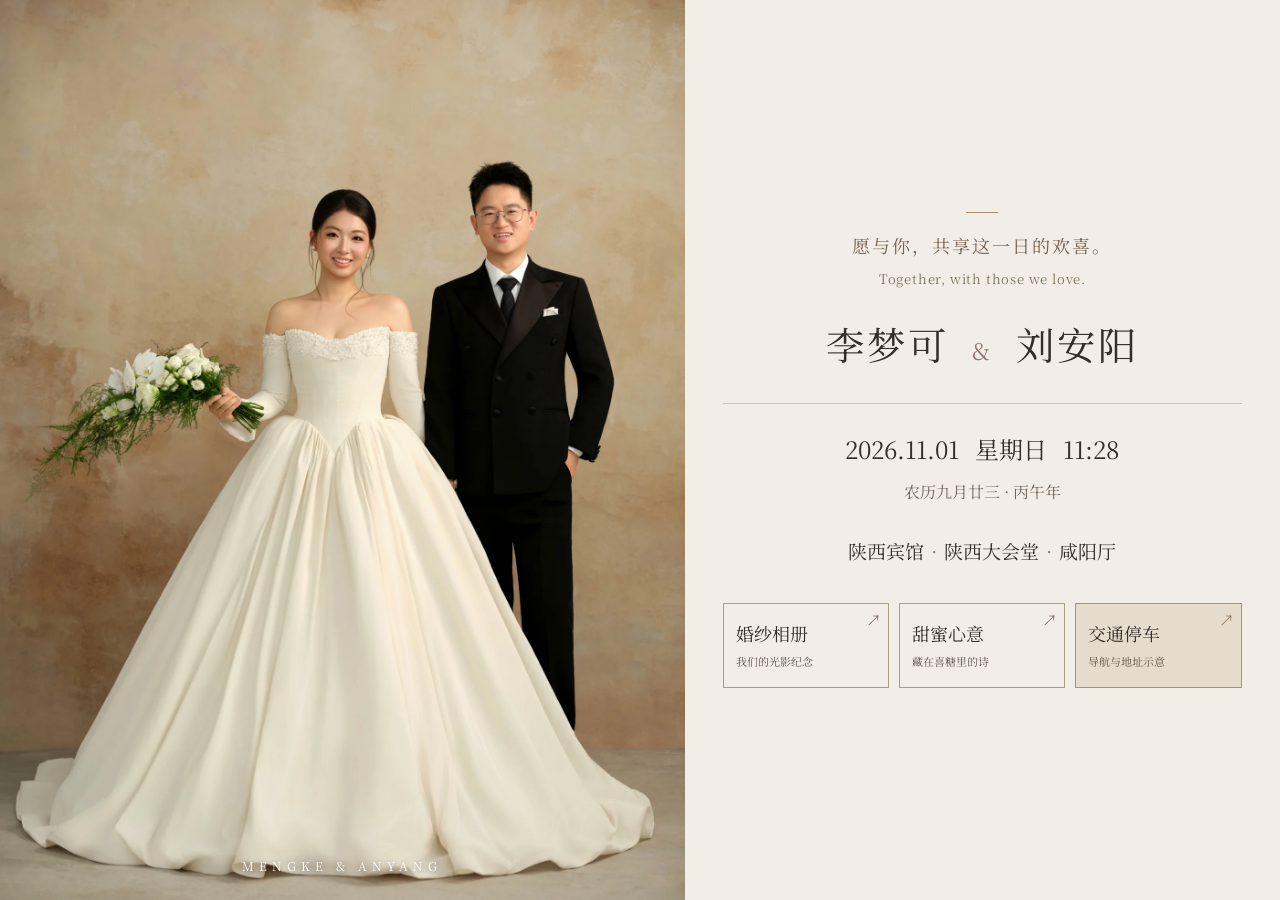
==== index.html @ 43759034 "Refine personal welcome and packaging display; add WeChat verification" ====
<!doctype html><html lang="zh-CN"><head><meta charset="utf-8"><meta name="viewport" content="width=device-width, initial-scale=1"><meta name="theme-color" content="#eee8df"><meta name="robots" content="noindex,nofollow"><title>李梦可 & 刘安阳 · 邀请函</title><meta name="description" content="2026年11月1日 星期日 11:28｜陕西宾馆 · 陕西大会堂 · 咸阳厅。愿与你，共享这一日的欢喜。"><meta property="og:title" content="李梦可 & 刘安阳 · 邀请函"><meta property="og:description" content="2026年11月1日 星期日 11:28｜陕西宾馆 · 陕西大会堂 · 咸阳厅。愿与你，共享这一日的欢喜。"><meta property="og:type" content="website"><meta property="og:locale" content="zh_CN"><meta property="og:site_name" content="梦可与安阳"><meta property="og:image" content="https://mengke-anyang.date/assets/share-portrait-v3.jpg"><meta property="og:image:type" content="image/jpeg"><meta property="og:image:width" content="600"><meta property="og:image:height" content="800"><meta property="og:image:alt" content="梦可与安阳的婚礼肖像"><meta name="twitter:card" content="summary"><meta name="twitter:title" content="李梦可 & 刘安阳 · 邀请函"><meta name="twitter:description" content="2026年11月1日 11:28，陕西宾馆 · 陕西大会堂 · 咸阳厅。愿与你，共享这一日的欢喜。"><meta name="twitter:image" content="https://mengke-anyang.date/assets/share-portrait-v3.jpg"><link rel="icon" href="assets/monogram.svg"><link rel="preload" href="assets/wedding-serif-v4.woff2" as="font" type="font/woff2" crossorigin><link rel="stylesheet" href="site-v4.css"><meta property="og:url" content="https://mengke-anyang.date/"><link rel="canonical" href="https://mengke-anyang.date/"></head><body class="invitation-home"><main class="invitation-shell"><figure class="welcome-portrait"><img src="assets/welcome-v2.webp" width="1500" height="2000" fetchpriority="high" alt="李梦可与刘安阳身着西装和白纱的婚礼肖像"><figcaption>MENGKE & ANYANG</figcaption></figure><section class="invitation-panel" aria-label="邀请函"><p class="invitation-note"><span>愿与你，共享这一日的欢喜。</span><small lang="en">Together, with those we love.</small></p><h1>李梦可 <span>&</span> 刘安阳</h1><div class="key-details"><p class="when-line"><time datetime="2026-11-01T11:28:00+08:00">2026.11.01 <span>星期日</span> <strong>11:28</strong></time></p><p class="lunar-line">农历九月廿三 · 丙午年</p><p class="venue-line"><span>陕西宾馆</span><span class="venue-dot">·</span><span>陕西大会堂</span><span class="venue-dot">·</span><span>咸阳厅</span></p></div><nav class="home-doors" aria-label="了解婚礼详情"><a href="photos.html"><span>婚纱相册</span><small>我们的光影纪念</small><b aria-hidden="true">↗</b></a><a href="favors.html"><span>甜蜜心意</span><small>藏在喜糖里的诗</small><b aria-hidden="true">↗</b></a><a href="travel.html"><span>交通停车</span><small>导航与地址示意</small><b aria-hidden="true">↗</b></a></nav></section></main></body></html>
---- site-v4.css ----
@font-face{font-family:Wedding;src:url('assets/wedding-serif-v4.woff2') format('woff2');font-display:swap;font-weight:400 700}*{box-sizing:border-box}html{color:#352e29;background:#f2eee7;font-family:Wedding,'Songti SC',SimSun,serif;font-variant-numeric:lining-nums tabular-nums}body{margin:0}button,a,input{font:inherit}a{color:inherit}button,a{-webkit-tap-highlight-color:transparent}button{cursor:pointer}button:focus-visible,a:focus-visible,summary:focus-visible{outline:3px solid #963d39;outline-offset:5px}img{max-width:100%;display:block}figure,p,h1,h2,h3,blockquote{margin:0}button{color:inherit}button,.button{border:1px solid #aaa092;background:transparent;border-radius:3px;min-height:50px;padding:12px 20px;text-decoration:none;display:inline-flex;align-items:center;justify-content:center;gap:8px}a:hover,button:hover{color:#842f35}.invitation-home{background:#e4ded4}.invitation-shell{display:grid;grid-template-columns:1fr 1fr;min-height:100svh;max-width:1600px;margin:auto}.welcome-portrait{position:relative;min-height:100svh}.welcome-portrait>img{position:absolute;width:100%;height:100%;object-fit:cover;object-position:50% 49%}.welcome-portrait figcaption{position:absolute;bottom:26px;left:0;width:100%;text-align:center;font-size:12px;letter-spacing:5px;color:#fff;text-shadow:0 1px 7px #0008}.invitation-panel{display:flex;flex-direction:column;align-items:center;justify-content:center;text-align:center;padding:34px clamp(24px,4vw,70px);background:#f2eee7}.invitation-label{font-size:11px;letter-spacing:3px;color:#655c51}.invitation-label span{display:block;font-size:15px;letter-spacing:7px;margin-top:10px}.invitation-panel h1{font-size:clamp(30px,3vw,44px);font-weight:500;letter-spacing:3px;margin:25px 0}.invitation-panel h1 span{font-size:.6em;color:#8c7770;margin:0 10px}.welcome-poem{font-size:14px;line-height:1.8;color:#635a51}.welcome-poem .translation{font-size:16px;line-height:1.9;margin-top:13px}.welcome-poem cite{display:block;font-size:11px;letter-spacing:.4px;font-style:normal;margin-top:10px}.key-details{border-top:1px solid #cfc4b6;width:100%;margin-top:28px;padding-top:25px}.when-line{font-size:23px;white-space:nowrap}.when-line span{font-size:15px;margin:0 10px}.when-line strong{font-weight:500}.lunar-line{font-size:13px;margin-top:8px;color:#72675c}.venue-line{font-size:20px;line-height:1.8;margin-top:17px}.venue-line strong{font-weight:500}.parking-line{font-size:13px;line-height:1.7;margin-top:9px}.home-doors{display:grid;grid-template-columns:repeat(3,1fr);gap:10px;width:100%;margin-top:29px}.home-doors a{text-decoration:none;position:relative;text-align:left;padding:16px 12px;background:#e8e0d4;border:1px solid #b8aa97;min-height:85px;transition:background .2s}.home-doors a:hover{background:#dfd2c2}.home-doors span{display:block;font-size:18px;font-weight:600}.home-doors small{display:block;font-size:11px;margin-top:7px;color:#63594f}.home-doors b{position:absolute;right:7px;top:5px;font-size:15px;font-weight:400;color:#7a5044}.sub-header{display:flex;align-items:center;justify-content:space-between;padding:16px 4vw;border-bottom:1px solid #d6cdc0;gap:16px}.sub-header a{min-height:48px;display:inline-flex;align-items:center;text-decoration:none;padding:8px 12px;font-size:16px}.back-home{border:1px solid #a89883;background:#e8e0d4;white-space:nowrap}.sub-header nav{display:flex;gap:12px}.sub-header [aria-current]{border-bottom:2px solid #873b3b}.page-wrap{max-width:1400px;margin:auto;padding:65px 40px}.page-intro{text-align:center;margin-bottom:42px}.eyebrow{font-size:11px;letter-spacing:2.5px;color:#786959}.page-intro h1{font-size:36px;font-weight:500;letter-spacing:4px;margin:18px 0}.page-intro>p:last-child{font-size:17px;line-height:1.9;color:#6b5f54}.filter-bar{display:flex;justify-content:center;gap:10px;flex-wrap:wrap}.filter-bar button{font-size:16px;padding:12px 20px}.filter-bar [aria-pressed=true]{background:#473c33;color:#fff;border-color:#473c33}.gallery-help{text-align:center;font-size:14px;color:#73685c;margin:22px 0 30px}.photo-masonry{columns:4;column-gap:20px}.photo-tile{display:block;break-inside:avoid;margin-bottom:24px;text-decoration:none;position:relative;background:#e6ddd0;padding-bottom:14px}.photo-tile[hidden]{display:none}.photo-tile img{width:100%;height:auto}.photo-caption{font-size:14px;display:block;padding:14px 12px 0}.zoom-label{background:#f8f4eded;border:1px solid #b8a58e;display:block;padding:9px 12px;font-size:14px;text-align:center;min-height:40px}.photo-tile .zoom-label{display:inline-block;margin:12px 12px 0}.sub-footer{border-top:1px solid #cfc4b6;padding:32px 5vw;display:flex;justify-content:space-between;align-items:center;gap:15px}.favor-collection{display:grid;gap:42px}.favor-card{display:grid;grid-template-columns:1.15fr 1fr;gap:50px;align-items:center;border-top:1px solid #d1c4b2;padding-top:42px}.favor-art{display:grid;grid-template-columns:1.2fr 1fr;gap:22px;align-items:center;background:#e7e0d4;padding:24px}.favor-art a{text-decoration:none}.favor-art img{width:100%;height:auto}.favor-art .zoom-label{margin-top:15px}.favor-copy h2{font-size:30px;font-weight:500;margin:14px 0 22px}.favor-copy>p:not(.eyebrow){font-size:17px;line-height:2;color:#65584e}.favor-copy details{margin-top:25px;border-top:1px solid #c3b59f;border-bottom:1px solid #c3b59f}summary{cursor:pointer;min-height:54px;padding:16px 4px;font-size:16px}summary span{float:right}.poem-detail{padding:7px 0 22px}.poem-detail h3{font-size:20px;font-weight:500}.poem-author{font-size:13px;color:#75685c;margin:10px 0 20px}.poem-detail blockquote{font-size:16px;line-height:1.9}.poem-detail blockquote p+p{margin-top:12px}.source-link,.source-note{display:block;font-size:13px;margin-top:18px;color:#766556;line-height:1.8}.real-packaging{display:grid;grid-template-columns:1.3fr 1fr;gap:45px;margin-top:80px;align-items:center}.real-packaging h2{font-size:28px;font-weight:500;margin:18px 0}.real-packaging p:not(.eyebrow){font-size:17px;line-height:2}.travel-layout{display:grid;grid-template-columns:.8fr 1.2fr;gap:65px;align-items:start}.travel-info h2{font-size:30px;font-weight:500}.hall-name{font-size:23px;margin:12px 0 20px}.travel-info address{font-size:17px;font-style:normal;line-height:1.8}.travel-info dl{margin:30px 0}.travel-info dl div{display:flex;padding:14px 0;border-bottom:1px solid #d3c7b5;gap:20px}.travel-info dt{color:#746452;white-space:nowrap}.travel-info dd{margin:0;font-size:18px}.travel-info .button{width:100%;margin-top:12px;font-size:18px}.primary{background:#4a4036;color:#fff;border-color:#4a4036}.primary:hover{background:#6a5046;color:#fff}.travel-tip{font-size:14px;line-height:1.8;color:#706354}.calendar-link{display:inline-flex;align-items:center;min-height:50px;margin-top:18px;font-size:16px}#copy-status{font-size:14px;min-height:24px;margin:10px 0}.map-figure>a{display:block;text-decoration:none}.map-figure img{width:100%;background:#e8e1d5}.map-figure figcaption{font-size:14px;color:#6f6152;line-height:1.9;margin:15px 0}.map-source{font-size:14px;line-height:1.8}.map-source a{display:inline-block;min-height:44px;padding:10px 0}dialog{border:0;background:#201c19;color:#fff;width:100vw;height:100dvh;max-width:none;max-height:none;padding:70px 20px 85px;margin:0}dialog::backdrop{background:#201c19}dialog[open]{display:flex;align-items:center;justify-content:center}dialog figure{height:100%;width:100%;display:flex;flex-direction:column;align-items:center;justify-content:center;gap:12px}#viewer-image{min-height:0;max-height:calc(100% - 45px);max-width:100%;object-fit:contain}#viewer-caption{font-size:16px;text-align:center;line-height:1.5}.viewer-close{position:absolute;right:20px;top:12px;color:#fff;border-color:#b9a48b;background:#44392f;font-size:18px;min-width:112px}.viewer-controls{position:absolute;bottom:15px;display:flex;gap:24px}.viewer-controls button{color:#fff;background:#44392f;min-width:125px;border-color:#b9a48b}.viewer-controls button:disabled{opacity:.4;cursor:default}@media(min-width:761px) and (max-height:760px){.invitation-panel{padding:20px 28px}.invitation-panel h1{margin:15px 0;font-size:32px}.welcome-poem{font-size:12px}.welcome-poem .translation{font-size:14px;margin-top:6px}.key-details{margin-top:17px;padding-top:17px}.venue-line{margin-top:10px}.home-doors{margin-top:19px}.home-doors a{padding:14px 9px;min-height:75px}.home-doors span{font-size:16px}}
@media(max-width:1000px){.photo-masonry{columns:3}.favor-card{gap:28px}.favor-art{gap:12px;padding:15px}.travel-layout{gap:30px}.home-doors small{font-size:10px}}
@media(max-width:760px){.invitation-shell{display:flex;flex-direction:column;min-height:100svh}.welcome-portrait{min-height:0;height:33svh;flex-shrink:0}.welcome-portrait>img{object-position:50% 37%}.welcome-portrait figcaption{font-size:9px;letter-spacing:3px;bottom:11px}.invitation-panel{padding:18px 20px 20px;flex:1;justify-content:space-evenly}.invitation-label{font-size:9px;letter-spacing:2px}.invitation-label span{display:inline;margin:0 0 0 12px;font-size:12px;letter-spacing:3px}.invitation-panel h1{font-size:29px;margin:12px 0;letter-spacing:2px}.invitation-panel h1 span{margin:0 6px}.welcome-poem{font-size:11px;line-height:1.6}.welcome-poem .translation{font-size:14px;line-height:1.7;margin-top:6px}.welcome-poem cite{font-size:9px;margin-top:5px}.key-details{margin-top:13px;padding-top:13px}.when-line{font-size:22px}.when-line span{font-size:14px;margin:0 8px}.lunar-line{font-size:12px;margin-top:5px}.venue-line{font-size:18px;line-height:1.6;margin-top:9px}.parking-line{font-size:11px;margin-top:5px;white-space:nowrap}.home-doors{gap:8px;margin-top:15px}.home-doors a{padding:13px 9px 10px;min-height:66px}.home-doors span{font-size:16px}.home-doors small{font-size:10px;margin-top:5px}.home-doors b{font-size:11px;right:5px;top:3px}.sub-header{padding:10px 12px;gap:10px;flex-wrap:wrap}.sub-header nav{gap:2px;flex:1;justify-content:flex-end}.sub-header a{font-size:14px;padding:9px 8px}.page-wrap{padding:36px 18px}.page-intro{margin-bottom:25px}.page-intro h1{font-size:27px;letter-spacing:2px;margin:15px 0}.page-intro>p:last-child{font-size:15px}.filter-bar{gap:7px}.filter-bar button{font-size:14px;padding:11px 13px;min-height:48px}.gallery-help{font-size:12px;margin:18px 0 22px}.photo-masonry{columns:2;column-gap:12px}.photo-tile{margin-bottom:15px;padding-bottom:10px}.photo-caption{font-size:12px;padding:11px 9px 0;line-height:1.7}.photo-tile .zoom-label{margin:10px 9px 0;font-size:12px;padding:9px 10px}.sub-footer{padding:25px 18px;font-size:13px}.sub-footer .button{font-size:14px;padding:12px}.favor-card{display:block;padding-top:26px}.favor-copy{padding:25px 5px 0}.favor-copy h2{font-size:26px;margin:12px 0 15px}.favor-copy>p:not(.eyebrow){font-size:16px}.favor-art{padding:18px;gap:20px}.favor-art .zoom-label{font-size:12px;padding:11px 4px}.favor-collection{gap:32px}.real-packaging{display:block;margin-top:45px}.real-packaging>div{padding:25px 5px}.travel-layout{display:flex;flex-direction:column;gap:35px}.travel-info{width:100%}.map-figure{width:100%}.travel-info h2{font-size:27px}.travel-info address{font-size:16px}.travel-info dl{margin:20px 0}.map-source summary{font-size:14px}dialog{padding:75px 10px 90px}#viewer-caption{font-size:14px}.viewer-close{right:12px}.viewer-controls{gap:16px}}
@media(max-width:760px) and (max-height:740px){.welcome-portrait{height:27svh}.invitation-panel{padding:12px 17px 15px}.invitation-panel h1{font-size:26px;margin:9px 0}.welcome-poem .translation{font-size:13px}.key-details{margin-top:10px;padding-top:10px}.venue-line{font-size:17px;margin-top:7px}.home-doors{margin-top:12px}}
@media(max-width:370px){.welcome-portrait{height:23svh}.invitation-panel{padding:12px}.invitation-panel h1{font-size:25px}.when-line{font-size:20px}.parking-line{white-space:normal}.home-doors{gap:5px}.home-doors a{padding:12px 7px 10px}.home-doors span{font-size:15px}.home-doors small{font-size:9px}.welcome-poem{font-size:10px}.sub-header nav a{font-size:12px;padding:8px 6px}}
@media(prefers-reduced-motion:reduce){*{scroll-behavior:auto!important;transition:none!important}}
@media(max-width:760px){.welcome-portrait>img{object-position:50% 25%}}
@media(max-width:760px) and (max-height:740px){.welcome-portrait>img{object-position:50% 19%}}
.invitation-note{font-size:16px;letter-spacing:2px;color:#76614d;line-height:1.8}.invitation-note:before{content:'';display:block;width:32px;height:1px;background:#a79172;margin:0 auto 16px}.invitation-note small{display:block;font-size:11px;letter-spacing:.8px;color:#847461;margin-top:5px}.invitation-panel h1{margin:22px 0 25px}.home-doors a{background:transparent;border-color:#ad9c83}.home-doors span{font-weight:500}.home-doors a:last-child{background:#57473a;border-color:#57473a;color:#fff}.home-doors a:last-child small,.home-doors a:last-child b{color:#eee2d0}.home-doors a:last-child:hover{background:#6c5140}
@media(max-width:760px){.invitation-note{font-size:13px;letter-spacing:1px;line-height:1.6}.invitation-note:before{display:none}.invitation-note small{font-size:9px;margin-top:3px}.invitation-panel h1{margin:10px 0 12px}.invitation-panel{justify-content:center}.invitation-note{margin-bottom:2px}.welcome-portrait{height:34svh}.home-doors{margin-top:17px}}
@media(max-width:760px) and (max-height:740px){.welcome-portrait{height:27svh}.invitation-panel{padding-top:10px;padding-bottom:12px}.invitation-note{font-size:12px}.invitation-panel h1{margin:7px 0 9px}.home-doors{margin-top:12px}}
@media(max-width:370px){.welcome-portrait{height:21svh}.invitation-note{font-size:11px}.invitation-panel{padding-top:8px;padding-bottom:8px}}
/* v3: quieter invitation, larger portrait, compact landscape venue plan. */
.invitation-shell{grid-template-columns:1.15fr 1fr}.invitation-panel{padding:35px clamp(22px,3vw,54px)}.invitation-panel h1{margin:26px 0 32px}.key-details{margin-top:0;padding-top:27px}.when-line{font-size:24px}.when-line span{font-size:inherit;margin:0 10px}.lunar-line{font-size:16px;line-height:1.8;margin-top:12px}.venue-line{display:flex;justify-content:center;align-items:center;gap:13px;white-space:nowrap;font-size:19px;margin-top:27px}.home-doors{margin-top:35px}.home-doors a:last-child{background:transparent;color:inherit;border-color:#ad9c83}.home-doors a:last-child small{color:#63594f}.home-doors a:last-child b{color:#7a5044}.home-doors a:last-child:hover{background:#dfd2c2}.map-figure img{height:auto;aspect-ratio:1000/620;object-fit:contain}.map-figure{max-width:660px}.travel-layout{grid-template-columns:.95fr 1.05fr;gap:45px}
@media(max-width:1000px) and (min-width:761px){.when-line{font-size:21px}.venue-line{font-size:16px;gap:8px}.invitation-panel{padding-left:20px;padding-right:20px}.lunar-line{font-size:15px}}
@media(max-width:760px){.welcome-portrait{height:52svh}.welcome-portrait>img{object-position:50% 30%}.invitation-panel{padding:17px 18px 20px;justify-content:center}.invitation-panel h1{margin:12px 0 17px;font-size:28px}.key-details{padding-top:16px;margin-top:0}.when-line{font-size:21px}.when-line span{font-size:inherit;margin:0 8px}.lunar-line{font-size:15px;line-height:1.7;margin-top:8px}.venue-line{font-size:17px;gap:10px;margin-top:16px}.home-doors{margin-top:20px}.home-doors a{min-height:66px}.home-doors small{font-size:10px}.map-figure{max-width:none}.travel-layout{gap:25px}}
@media(max-width:760px) and (max-height:740px){.welcome-portrait{height:45svh}.welcome-portrait>img{object-position:50% 26%}.invitation-panel{padding:12px 17px}.invitation-panel h1{font-size:26px;margin:9px 0 12px}.key-details{padding-top:12px}.lunar-line{font-size:14px;margin-top:6px}.venue-line{margin-top:12px;font-size:16px}.home-doors{margin-top:15px}}
@media(max-width:370px){.welcome-portrait{height:41svh}.invitation-panel{padding:10px 12px}.invitation-panel h1{font-size:25px;margin:7px 0 10px}.when-line{font-size:19px}.when-line span{margin:0 6px}.lunar-line{font-size:14px}.venue-line{font-size:15px;gap:8px;margin-top:10px}.home-doors{margin-top:12px}.home-doors small{font-size:9px}}
/* v4: personal welcome, balanced front/back packaging and restrained navigation emphasis. */
.invitation-note{font-size:18px}.invitation-note small{font-size:13px}.venue-line{gap:7px}.venue-dot{color:#8b7a67}.home-doors a:last-child{background:#e5dccd;border-color:#a69275}.home-doors a:last-child:hover{background:#dcd0bd}.home-doors a:last-child small{color:#635647}.home-doors a:last-child b{color:#795f45}.favor-art{grid-template-columns:repeat(2,minmax(0,1fr));align-items:start;padding:10px;gap:16px;background:transparent}.favor-art img{width:100%;height:auto;aspect-ratio:1/2;object-fit:contain}.favor-art .zoom-label{margin-top:12px}.favor-art a{min-width:0}.favor-copy{min-width:0}.favor-card{grid-template-columns:1.2fr 1fr}.page-intro>p:last-child{max-width:740px;margin-left:auto;margin-right:auto}
@media(max-width:760px){.invitation-note{font-size:15px;letter-spacing:.5px}.invitation-note small{font-size:11px;letter-spacing:.2px}.venue-line{gap:5px}.favor-art{padding:0;gap:12px}.favor-art .zoom-label{font-size:13px}.favor-card{display:block}.favor-copy{padding-top:25px}}
@media(max-width:760px) and (max-height:740px){.invitation-note{font-size:14px}.invitation-note small{font-size:11px}}
@media(max-width:370px){.invitation-note{font-size:13px}.invitation-note small{font-size:10px}.venue-line{gap:4px}}
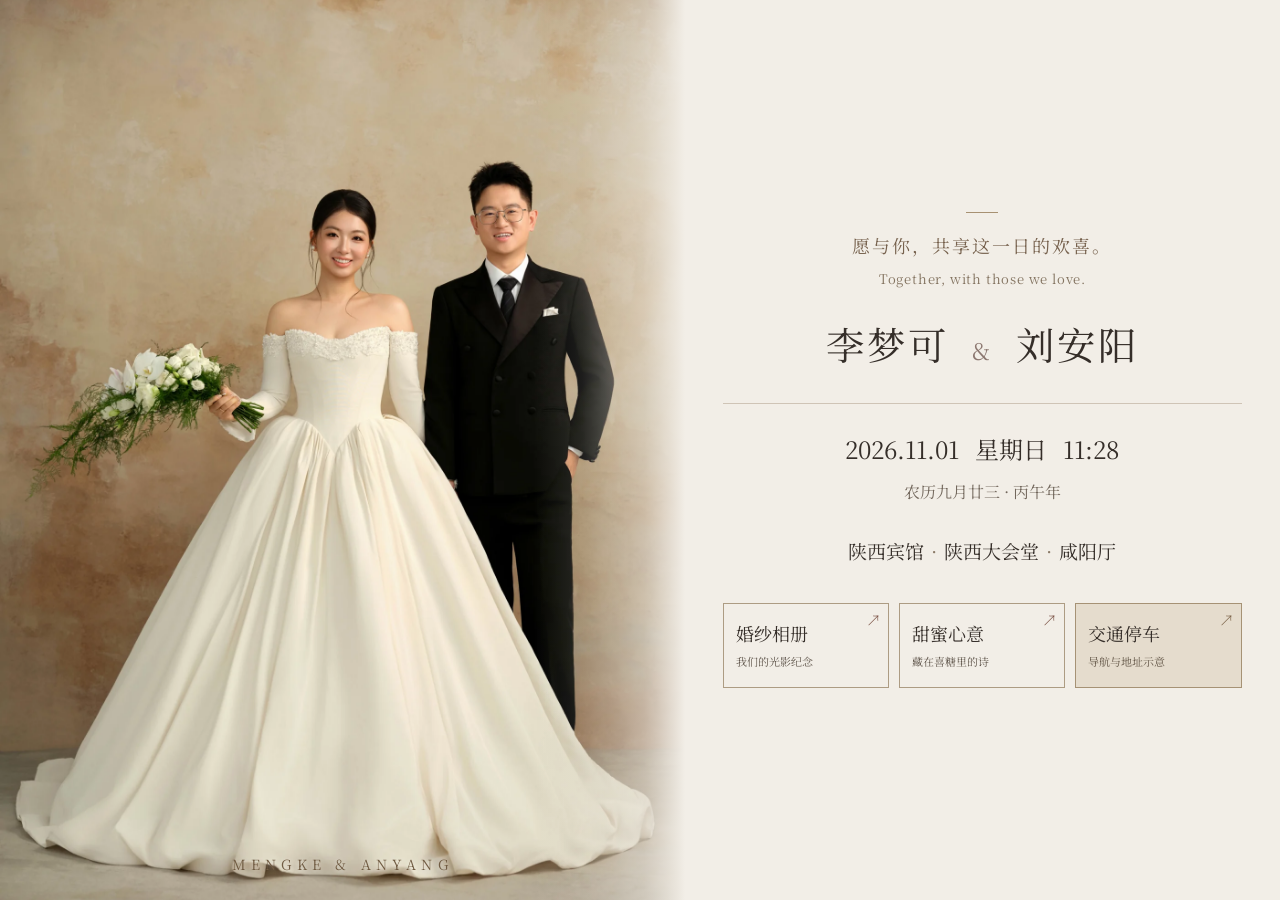
==== commit 62a1a4d3: "Soften portrait edges and refine mobile welcome" ====
--- a/index.html
+++ b/index.html
@@ -1 +1 @@
-<!doctype html><html lang="zh-CN"><head><meta charset="utf-8"><meta name="viewport" content="width=device-width, initial-scale=1"><meta name="theme-color" content="#eee8df"><meta name="robots" content="noindex,nofollow"><title>李梦可 & 刘安阳 · 邀请函</title><meta name="description" content="2026年11月1日 星期日 11:28｜陕西宾馆 · 陕西大会堂 · 咸阳厅。愿与你，共享这一日的欢喜。"><meta property="og:title" content="李梦可 & 刘安阳 · 邀请函"><meta property="og:description" content="2026年11月1日 星期日 11:28｜陕西宾馆 · 陕西大会堂 · 咸阳厅。愿与你，共享这一日的欢喜。"><meta property="og:type" content="website"><meta property="og:locale" content="zh_CN"><meta property="og:site_name" content="梦可与安阳"><meta property="og:image" content="https://mengke-anyang.date/assets/share-portrait-v3.jpg"><meta property="og:image:type" content="image/jpeg"><meta property="og:image:width" content="600"><meta property="og:image:height" content="800"><meta property="og:image:alt" content="梦可与安阳的婚礼肖像"><meta name="twitter:card" content="summary"><meta name="twitter:title" content="李梦可 & 刘安阳 · 邀请函"><meta name="twitter:description" content="2026年11月1日 11:28，陕西宾馆 · 陕西大会堂 · 咸阳厅。愿与你，共享这一日的欢喜。"><meta name="twitter:image" content="https://mengke-anyang.date/assets/share-portrait-v3.jpg"><link rel="icon" href="assets/monogram.svg"><link rel="preload" href="assets/wedding-serif-v4.woff2" as="font" type="font/woff2" crossorigin><link rel="stylesheet" href="site-v4.css"><meta property="og:url" content="https://mengke-anyang.date/"><link rel="canonical" href="https://mengke-anyang.date/"></head><body class="invitation-home"><main class="invitation-shell"><figure class="welcome-portrait"><img src="assets/welcome-v2.webp" width="1500" height="2000" fetchpriority="high" alt="李梦可与刘安阳身着西装和白纱的婚礼肖像"><figcaption>MENGKE & ANYANG</figcaption></figure><section class="invitation-panel" aria-label="邀请函"><p class="invitation-note"><span>愿与你，共享这一日的欢喜。</span><small lang="en">Together, with those we love.</small></p><h1>李梦可 <span>&</span> 刘安阳</h1><div class="key-details"><p class="when-line"><time datetime="2026-11-01T11:28:00+08:00">2026.11.01 <span>星期日</span> <strong>11:28</strong></time></p><p class="lunar-line">农历九月廿三 · 丙午年</p><p class="venue-line"><span>陕西宾馆</span><span class="venue-dot">·</span><span>陕西大会堂</span><span class="venue-dot">·</span><span>咸阳厅</span></p></div><nav class="home-doors" aria-label="了解婚礼详情"><a href="photos.html"><span>婚纱相册</span><small>我们的光影纪念</small><b aria-hidden="true">↗</b></a><a href="favors.html"><span>甜蜜心意</span><small>藏在喜糖里的诗</small><b aria-hidden="true">↗</b></a><a href="travel.html"><span>交通停车</span><small>导航与地址示意</small><b aria-hidden="true">↗</b></a></nav></section></main></body></html>+<!doctype html><html lang="zh-CN"><head><meta charset="utf-8"><meta name="viewport" content="width=device-width, initial-scale=1"><meta name="theme-color" content="#eee8df"><meta name="robots" content="noindex,nofollow"><title>李梦可 & 刘安阳 · 邀请函</title><meta name="description" content="2026年11月1日 星期日 11:28｜陕西宾馆 · 陕西大会堂 · 咸阳厅。愿与你，共享这一日的欢喜。"><meta property="og:title" content="李梦可 & 刘安阳 · 邀请函"><meta property="og:description" content="2026年11月1日 星期日 11:28｜陕西宾馆 · 陕西大会堂 · 咸阳厅。愿与你，共享这一日的欢喜。"><meta property="og:type" content="website"><meta property="og:locale" content="zh_CN"><meta property="og:site_name" content="梦可与安阳"><meta property="og:image" content="https://mengke-anyang.date/assets/share-portrait-v3.jpg"><meta property="og:image:type" content="image/jpeg"><meta property="og:image:width" content="600"><meta property="og:image:height" content="800"><meta property="og:image:alt" content="梦可与安阳的婚礼肖像"><meta name="twitter:card" content="summary"><meta name="twitter:title" content="李梦可 & 刘安阳 · 邀请函"><meta name="twitter:description" content="2026年11月1日 11:28，陕西宾馆 · 陕西大会堂 · 咸阳厅。愿与你，共享这一日的欢喜。"><meta name="twitter:image" content="https://mengke-anyang.date/assets/share-portrait-v3.jpg"><link rel="icon" href="assets/monogram.svg"><link rel="preload" href="assets/wedding-serif-v4.woff2" as="font" type="font/woff2" crossorigin><link rel="stylesheet" href="site-v5.css"><meta property="og:url" content="https://mengke-anyang.date/"><link rel="canonical" href="https://mengke-anyang.date/"></head><body class="invitation-home"><main class="invitation-shell"><figure class="welcome-portrait"><img src="assets/welcome-v2.webp" width="1500" height="2000" fetchpriority="high" alt="李梦可与刘安阳身着西装和白纱的婚礼肖像"><figcaption>MENGKE & ANYANG</figcaption></figure><section class="invitation-panel" aria-label="邀请函"><p class="invitation-note"><span>愿与你，共享这一日的欢喜。</span><small lang="en">Together, with those we love.</small></p><h1>李梦可 <span>&</span> 刘安阳</h1><div class="key-details"><p class="when-line"><time datetime="2026-11-01T11:28:00+08:00">2026.11.01 <span>星期日</span> <strong>11:28</strong></time></p><p class="lunar-line">农历九月廿三 · 丙午年</p><p class="venue-line"><span>陕西宾馆</span><span class="venue-dot">·</span><span>陕西大会堂</span><span class="venue-dot">·</span><span>咸阳厅</span></p></div><nav class="home-doors" aria-label="了解婚礼详情"><a href="photos.html"><span>婚纱相册</span><small>我们的光影纪念</small><b aria-hidden="true">↗</b></a><a href="favors.html"><span>甜蜜心意</span><small>藏在喜糖里的诗</small><b aria-hidden="true">↗</b></a><a href="travel.html"><span>交通停车</span><small>导航与地址示意</small><b aria-hidden="true">↗</b></a></nav></section></main></body></html>
--- a/site-v5.css
+++ b/site-v5.css
@@ -0,0 +1,39 @@
+@font-face{font-family:Wedding;src:url('assets/wedding-serif-v4.woff2') format('woff2');font-display:swap;font-weight:400 700}*{box-sizing:border-box}html{color:#352e29;background:#f2eee7;font-family:Wedding,'Songti SC',SimSun,serif;font-variant-numeric:lining-nums tabular-nums}body{margin:0}button,a,input{font:inherit}a{color:inherit}button,a{-webkit-tap-highlight-color:transparent}button{cursor:pointer}button:focus-visible,a:focus-visible,summary:focus-visible{outline:3px solid #963d39;outline-offset:5px}img{max-width:100%;display:block}figure,p,h1,h2,h3,blockquote{margin:0}button{color:inherit}button,.button{border:1px solid #aaa092;background:transparent;border-radius:3px;min-height:50px;padding:12px 20px;text-decoration:none;display:inline-flex;align-items:center;justify-content:center;gap:8px}a:hover,button:hover{color:#842f35}.invitation-home{background:#e4ded4}.invitation-shell{display:grid;grid-template-columns:1fr 1fr;min-height:100svh;max-width:1600px;margin:auto}.welcome-portrait{position:relative;min-height:100svh}.welcome-portrait>img{position:absolute;width:100%;height:100%;object-fit:cover;object-position:50% 49%}.welcome-portrait figcaption{position:absolute;bottom:26px;left:0;width:100%;text-align:center;font-size:12px;letter-spacing:5px;color:#fff;text-shadow:0 1px 7px #0008}.invitation-panel{display:flex;flex-direction:column;align-items:center;justify-content:center;text-align:center;padding:34px clamp(24px,4vw,70px);background:#f2eee7}.invitation-label{font-size:11px;letter-spacing:3px;color:#655c51}.invitation-label span{display:block;font-size:15px;letter-spacing:7px;margin-top:10px}.invitation-panel h1{font-size:clamp(30px,3vw,44px);font-weight:500;letter-spacing:3px;margin:25px 0}.invitation-panel h1 span{font-size:.6em;color:#8c7770;margin:0 10px}.welcome-poem{font-size:14px;line-height:1.8;color:#635a51}.welcome-poem .translation{font-size:16px;line-height:1.9;margin-top:13px}.welcome-poem cite{display:block;font-size:11px;letter-spacing:.4px;font-style:normal;margin-top:10px}.key-details{border-top:1px solid #cfc4b6;width:100%;margin-top:28px;padding-top:25px}.when-line{font-size:23px;white-space:nowrap}.when-line span{font-size:15px;margin:0 10px}.when-line strong{font-weight:500}.lunar-line{font-size:13px;margin-top:8px;color:#72675c}.venue-line{font-size:20px;line-height:1.8;margin-top:17px}.venue-line strong{font-weight:500}.parking-line{font-size:13px;line-height:1.7;margin-top:9px}.home-doors{display:grid;grid-template-columns:repeat(3,1fr);gap:10px;width:100%;margin-top:29px}.home-doors a{text-decoration:none;position:relative;text-align:left;padding:16px 12px;background:#e8e0d4;border:1px solid #b8aa97;min-height:85px;transition:background .2s}.home-doors a:hover{background:#dfd2c2}.home-doors span{display:block;font-size:18px;font-weight:600}.home-doors small{display:block;font-size:11px;margin-top:7px;color:#63594f}.home-doors b{position:absolute;right:7px;top:5px;font-size:15px;font-weight:400;color:#7a5044}.sub-header{display:flex;align-items:center;justify-content:space-between;padding:16px 4vw;border-bottom:1px solid #d6cdc0;gap:16px}.sub-header a{min-height:48px;display:inline-flex;align-items:center;text-decoration:none;padding:8px 12px;font-size:16px}.back-home{border:1px solid #a89883;background:#e8e0d4;white-space:nowrap}.sub-header nav{display:flex;gap:12px}.sub-header [aria-current]{border-bottom:2px solid #873b3b}.page-wrap{max-width:1400px;margin:auto;padding:65px 40px}.page-intro{text-align:center;margin-bottom:42px}.eyebrow{font-size:11px;letter-spacing:2.5px;color:#786959}.page-intro h1{font-size:36px;font-weight:500;letter-spacing:4px;margin:18px 0}.page-intro>p:last-child{font-size:17px;line-height:1.9;color:#6b5f54}.filter-bar{display:flex;justify-content:center;gap:10px;flex-wrap:wrap}.filter-bar button{font-size:16px;padding:12px 20px}.filter-bar [aria-pressed=true]{background:#473c33;color:#fff;border-color:#473c33}.gallery-help{text-align:center;font-size:14px;color:#73685c;margin:22px 0 30px}.photo-masonry{columns:4;column-gap:20px}.photo-tile{display:block;break-inside:avoid;margin-bottom:24px;text-decoration:none;position:relative;background:#e6ddd0;padding-bottom:14px}.photo-tile[hidden]{display:none}.photo-tile img{width:100%;height:auto}.photo-caption{font-size:14px;display:block;padding:14px 12px 0}.zoom-label{background:#f8f4eded;border:1px solid #b8a58e;display:block;padding:9px 12px;font-size:14px;text-align:center;min-height:40px}.photo-tile .zoom-label{display:inline-block;margin:12px 12px 0}.sub-footer{border-top:1px solid #cfc4b6;padding:32px 5vw;display:flex;justify-content:space-between;align-items:center;gap:15px}.favor-collection{display:grid;gap:42px}.favor-card{display:grid;grid-template-columns:1.15fr 1fr;gap:50px;align-items:center;border-top:1px solid #d1c4b2;padding-top:42px}.favor-art{display:grid;grid-template-columns:1.2fr 1fr;gap:22px;align-items:center;background:#e7e0d4;padding:24px}.favor-art a{text-decoration:none}.favor-art img{width:100%;height:auto}.favor-art .zoom-label{margin-top:15px}.favor-copy h2{font-size:30px;font-weight:500;margin:14px 0 22px}.favor-copy>p:not(.eyebrow){font-size:17px;line-height:2;color:#65584e}.favor-copy details{margin-top:25px;border-top:1px solid #c3b59f;border-bottom:1px solid #c3b59f}summary{cursor:pointer;min-height:54px;padding:16px 4px;font-size:16px}summary span{float:right}.poem-detail{padding:7px 0 22px}.poem-detail h3{font-size:20px;font-weight:500}.poem-author{font-size:13px;color:#75685c;margin:10px 0 20px}.poem-detail blockquote{font-size:16px;line-height:1.9}.poem-detail blockquote p+p{margin-top:12px}.source-link,.source-note{display:block;font-size:13px;margin-top:18px;color:#766556;line-height:1.8}.real-packaging{display:grid;grid-template-columns:1.3fr 1fr;gap:45px;margin-top:80px;align-items:center}.real-packaging h2{font-size:28px;font-weight:500;margin:18px 0}.real-packaging p:not(.eyebrow){font-size:17px;line-height:2}.travel-layout{display:grid;grid-template-columns:.8fr 1.2fr;gap:65px;align-items:start}.travel-info h2{font-size:30px;font-weight:500}.hall-name{font-size:23px;margin:12px 0 20px}.travel-info address{font-size:17px;font-style:normal;line-height:1.8}.travel-info dl{margin:30px 0}.travel-info dl div{display:flex;padding:14px 0;border-bottom:1px solid #d3c7b5;gap:20px}.travel-info dt{color:#746452;white-space:nowrap}.travel-info dd{margin:0;font-size:18px}.travel-info .button{width:100%;margin-top:12px;font-size:18px}.primary{background:#4a4036;color:#fff;border-color:#4a4036}.primary:hover{background:#6a5046;color:#fff}.travel-tip{font-size:14px;line-height:1.8;color:#706354}.calendar-link{display:inline-flex;align-items:center;min-height:50px;margin-top:18px;font-size:16px}#copy-status{font-size:14px;min-height:24px;margin:10px 0}.map-figure>a{display:block;text-decoration:none}.map-figure img{width:100%;background:#e8e1d5}.map-figure figcaption{font-size:14px;color:#6f6152;line-height:1.9;margin:15px 0}.map-source{font-size:14px;line-height:1.8}.map-source a{display:inline-block;min-height:44px;padding:10px 0}dialog{border:0;background:#201c19;color:#fff;width:100vw;height:100dvh;max-width:none;max-height:none;padding:70px 20px 85px;margin:0}dialog::backdrop{background:#201c19}dialog[open]{display:flex;align-items:center;justify-content:center}dialog figure{height:100%;width:100%;display:flex;flex-direction:column;align-items:center;justify-content:center;gap:12px}#viewer-image{min-height:0;max-height:calc(100% - 45px);max-width:100%;object-fit:contain}#viewer-caption{font-size:16px;text-align:center;line-height:1.5}.viewer-close{position:absolute;right:20px;top:12px;color:#fff;border-color:#b9a48b;background:#44392f;font-size:18px;min-width:112px}.viewer-controls{position:absolute;bottom:15px;display:flex;gap:24px}.viewer-controls button{color:#fff;background:#44392f;min-width:125px;border-color:#b9a48b}.viewer-controls button:disabled{opacity:.4;cursor:default}@media(min-width:761px) and (max-height:760px){.invitation-panel{padding:20px 28px}.invitation-panel h1{margin:15px 0;font-size:32px}.welcome-poem{font-size:12px}.welcome-poem .translation{font-size:14px;margin-top:6px}.key-details{margin-top:17px;padding-top:17px}.venue-line{margin-top:10px}.home-doors{margin-top:19px}.home-doors a{padding:14px 9px;min-height:75px}.home-doors span{font-size:16px}}
+@media(max-width:1000px){.photo-masonry{columns:3}.favor-card{gap:28px}.favor-art{gap:12px;padding:15px}.travel-layout{gap:30px}.home-doors small{font-size:10px}}
+@media(max-width:760px){.invitation-shell{display:flex;flex-direction:column;min-height:100svh}.welcome-portrait{min-height:0;height:33svh;flex-shrink:0}.welcome-portrait>img{object-position:50% 37%}.welcome-portrait figcaption{font-size:9px;letter-spacing:3px;bottom:11px}.invitation-panel{padding:18px 20px 20px;flex:1;justify-content:space-evenly}.invitation-label{font-size:9px;letter-spacing:2px}.invitation-label span{display:inline;margin:0 0 0 12px;font-size:12px;letter-spacing:3px}.invitation-panel h1{font-size:29px;margin:12px 0;letter-spacing:2px}.invitation-panel h1 span{margin:0 6px}.welcome-poem{font-size:11px;line-height:1.6}.welcome-poem .translation{font-size:14px;line-height:1.7;margin-top:6px}.welcome-poem cite{font-size:9px;margin-top:5px}.key-details{margin-top:13px;padding-top:13px}.when-line{font-size:22px}.when-line span{font-size:14px;margin:0 8px}.lunar-line{font-size:12px;margin-top:5px}.venue-line{font-size:18px;line-height:1.6;margin-top:9px}.parking-line{font-size:11px;margin-top:5px;white-space:nowrap}.home-doors{gap:8px;margin-top:15px}.home-doors a{padding:13px 9px 10px;min-height:66px}.home-doors span{font-size:16px}.home-doors small{font-size:10px;margin-top:5px}.home-doors b{font-size:11px;right:5px;top:3px}.sub-header{padding:10px 12px;gap:10px;flex-wrap:wrap}.sub-header nav{gap:2px;flex:1;justify-content:flex-end}.sub-header a{font-size:14px;padding:9px 8px}.page-wrap{padding:36px 18px}.page-intro{margin-bottom:25px}.page-intro h1{font-size:27px;letter-spacing:2px;margin:15px 0}.page-intro>p:last-child{font-size:15px}.filter-bar{gap:7px}.filter-bar button{font-size:14px;padding:11px 13px;min-height:48px}.gallery-help{font-size:12px;margin:18px 0 22px}.photo-masonry{columns:2;column-gap:12px}.photo-tile{margin-bottom:15px;padding-bottom:10px}.photo-caption{font-size:12px;padding:11px 9px 0;line-height:1.7}.photo-tile .zoom-label{margin:10px 9px 0;font-size:12px;padding:9px 10px}.sub-footer{padding:25px 18px;font-size:13px}.sub-footer .button{font-size:14px;padding:12px}.favor-card{display:block;padding-top:26px}.favor-copy{padding:25px 5px 0}.favor-copy h2{font-size:26px;margin:12px 0 15px}.favor-copy>p:not(.eyebrow){font-size:16px}.favor-art{padding:18px;gap:20px}.favor-art .zoom-label{font-size:12px;padding:11px 4px}.favor-collection{gap:32px}.real-packaging{display:block;margin-top:45px}.real-packaging>div{padding:25px 5px}.travel-layout{display:flex;flex-direction:column;gap:35px}.travel-info{width:100%}.map-figure{width:100%}.travel-info h2{font-size:27px}.travel-info address{font-size:16px}.travel-info dl{margin:20px 0}.map-source summary{font-size:14px}dialog{padding:75px 10px 90px}#viewer-caption{font-size:14px}.viewer-close{right:12px}.viewer-controls{gap:16px}}
+@media(max-width:760px) and (max-height:740px){.welcome-portrait{height:27svh}.invitation-panel{padding:12px 17px 15px}.invitation-panel h1{font-size:26px;margin:9px 0}.welcome-poem .translation{font-size:13px}.key-details{margin-top:10px;padding-top:10px}.venue-line{font-size:17px;margin-top:7px}.home-doors{margin-top:12px}}
+@media(max-width:370px){.welcome-portrait{height:23svh}.invitation-panel{padding:12px}.invitation-panel h1{font-size:25px}.when-line{font-size:20px}.parking-line{white-space:normal}.home-doors{gap:5px}.home-doors a{padding:12px 7px 10px}.home-doors span{font-size:15px}.home-doors small{font-size:9px}.welcome-poem{font-size:10px}.sub-header nav a{font-size:12px;padding:8px 6px}}
+@media(prefers-reduced-motion:reduce){*{scroll-behavior:auto!important;transition:none!important}}
+@media(max-width:760px){.welcome-portrait>img{object-position:50% 25%}}
+@media(max-width:760px) and (max-height:740px){.welcome-portrait>img{object-position:50% 19%}}
+.invitation-note{font-size:16px;letter-spacing:2px;color:#76614d;line-height:1.8}.invitation-note:before{content:'';display:block;width:32px;height:1px;background:#a79172;margin:0 auto 16px}.invitation-note small{display:block;font-size:11px;letter-spacing:.8px;color:#847461;margin-top:5px}.invitation-panel h1{margin:22px 0 25px}.home-doors a{background:transparent;border-color:#ad9c83}.home-doors span{font-weight:500}.home-doors a:last-child{background:#57473a;border-color:#57473a;color:#fff}.home-doors a:last-child small,.home-doors a:last-child b{color:#eee2d0}.home-doors a:last-child:hover{background:#6c5140}
+@media(max-width:760px){.invitation-note{font-size:13px;letter-spacing:1px;line-height:1.6}.invitation-note:before{display:none}.invitation-note small{font-size:9px;margin-top:3px}.invitation-panel h1{margin:10px 0 12px}.invitation-panel{justify-content:center}.invitation-note{margin-bottom:2px}.welcome-portrait{height:34svh}.home-doors{margin-top:17px}}
+@media(max-width:760px) and (max-height:740px){.welcome-portrait{height:27svh}.invitation-panel{padding-top:10px;padding-bottom:12px}.invitation-note{font-size:12px}.invitation-panel h1{margin:7px 0 9px}.home-doors{margin-top:12px}}
+@media(max-width:370px){.welcome-portrait{height:21svh}.invitation-note{font-size:11px}.invitation-panel{padding-top:8px;padding-bottom:8px}}
+/* v3: quieter invitation, larger portrait, compact landscape venue plan. */
+.invitation-shell{grid-template-columns:1.15fr 1fr}.invitation-panel{padding:35px clamp(22px,3vw,54px)}.invitation-panel h1{margin:26px 0 32px}.key-details{margin-top:0;padding-top:27px}.when-line{font-size:24px}.when-line span{font-size:inherit;margin:0 10px}.lunar-line{font-size:16px;line-height:1.8;margin-top:12px}.venue-line{display:flex;justify-content:center;align-items:center;gap:13px;white-space:nowrap;font-size:19px;margin-top:27px}.home-doors{margin-top:35px}.home-doors a:last-child{background:transparent;color:inherit;border-color:#ad9c83}.home-doors a:last-child small{color:#63594f}.home-doors a:last-child b{color:#7a5044}.home-doors a:last-child:hover{background:#dfd2c2}.map-figure img{height:auto;aspect-ratio:1000/620;object-fit:contain}.map-figure{max-width:660px}.travel-layout{grid-template-columns:.95fr 1.05fr;gap:45px}
+@media(max-width:1000px) and (min-width:761px){.when-line{font-size:21px}.venue-line{font-size:16px;gap:8px}.invitation-panel{padding-left:20px;padding-right:20px}.lunar-line{font-size:15px}}
+@media(max-width:760px){.welcome-portrait{height:52svh}.welcome-portrait>img{object-position:50% 30%}.invitation-panel{padding:17px 18px 20px;justify-content:center}.invitation-panel h1{margin:12px 0 17px;font-size:28px}.key-details{padding-top:16px;margin-top:0}.when-line{font-size:21px}.when-line span{font-size:inherit;margin:0 8px}.lunar-line{font-size:15px;line-height:1.7;margin-top:8px}.venue-line{font-size:17px;gap:10px;margin-top:16px}.home-doors{margin-top:20px}.home-doors a{min-height:66px}.home-doors small{font-size:10px}.map-figure{max-width:none}.travel-layout{gap:25px}}
+@media(max-width:760px) and (max-height:740px){.welcome-portrait{height:45svh}.welcome-portrait>img{object-position:50% 26%}.invitation-panel{padding:12px 17px}.invitation-panel h1{font-size:26px;margin:9px 0 12px}.key-details{padding-top:12px}.lunar-line{font-size:14px;margin-top:6px}.venue-line{margin-top:12px;font-size:16px}.home-doors{margin-top:15px}}
+@media(max-width:370px){.welcome-portrait{height:41svh}.invitation-panel{padding:10px 12px}.invitation-panel h1{font-size:25px;margin:7px 0 10px}.when-line{font-size:19px}.when-line span{margin:0 6px}.lunar-line{font-size:14px}.venue-line{font-size:15px;gap:8px;margin-top:10px}.home-doors{margin-top:12px}.home-doors small{font-size:9px}}
+/* v4: personal welcome, balanced front/back packaging and restrained navigation emphasis. */
+.invitation-note{font-size:18px}.invitation-note small{font-size:13px}.venue-line{gap:7px}.venue-dot{color:#8b7a67}.home-doors a:last-child{background:#e5dccd;border-color:#a69275}.home-doors a:last-child:hover{background:#dcd0bd}.home-doors a:last-child small{color:#635647}.home-doors a:last-child b{color:#795f45}.favor-art{grid-template-columns:repeat(2,minmax(0,1fr));align-items:start;padding:10px;gap:16px;background:transparent}.favor-art img{width:100%;height:auto;aspect-ratio:1/2;object-fit:contain}.favor-art .zoom-label{margin-top:12px}.favor-art a{min-width:0}.favor-copy{min-width:0}.favor-card{grid-template-columns:1.2fr 1fr}.page-intro>p:last-child{max-width:740px;margin-left:auto;margin-right:auto}
+@media(max-width:760px){.invitation-note{font-size:15px;letter-spacing:.5px}.invitation-note small{font-size:11px;letter-spacing:.2px}.venue-line{gap:5px}.favor-art{padding:0;gap:12px}.favor-art .zoom-label{font-size:13px}.favor-card{display:block}.favor-copy{padding-top:25px}}
+@media(max-width:760px) and (max-height:740px){.invitation-note{font-size:14px}.invitation-note small{font-size:11px}}
+@media(max-width:370px){.invitation-note{font-size:13px}.invitation-note small{font-size:10px}.venue-line{gap:4px}}
+
+/* v5: a soft photographic edge and deliberate sentence rhythm on phones. */
+.invitation-home,.invitation-shell,.welcome-portrait{background:#f2eee7}
+.welcome-portrait::after{content:"";position:absolute;inset:0;pointer-events:none;background:linear-gradient(to right,transparent 78%,rgba(242,238,231,.12) 85%,rgba(242,238,231,.52) 94%,#f2eee7 100%)}
+.welcome-portrait figcaption{z-index:1;font-size:14px;letter-spacing:5.2px;color:#715c43;text-shadow:0 1px 5px #fff9;font-weight:500}
+.favor-welcome{max-width:740px;margin:25px auto 0;color:#6b5f54;font-size:17px;line-height:2;text-wrap:pretty}
+.favor-welcome p+p{margin-top:13px}
+.favor-welcome .welcome-thanks{margin-top:20px;color:#76624d}
+@media(max-width:760px){
+ .welcome-portrait::after{background:linear-gradient(to bottom,transparent 76%,rgba(242,238,231,.12) 82%,rgba(242,238,231,.48) 91%,#f2eee7 100%)}
+ .welcome-portrait figcaption{font-size:11px;letter-spacing:3.4px;bottom:14px}
+ .favor-welcome{font-size:15px;line-height:1.9;letter-spacing:.3px;margin-top:23px;padding:0 4px}
+ .favor-welcome span{display:block;text-wrap:balance}
+ .favor-welcome p+p{margin-top:15px}
+ .favor-welcome .welcome-thanks{margin-top:19px;text-wrap:balance}
+}
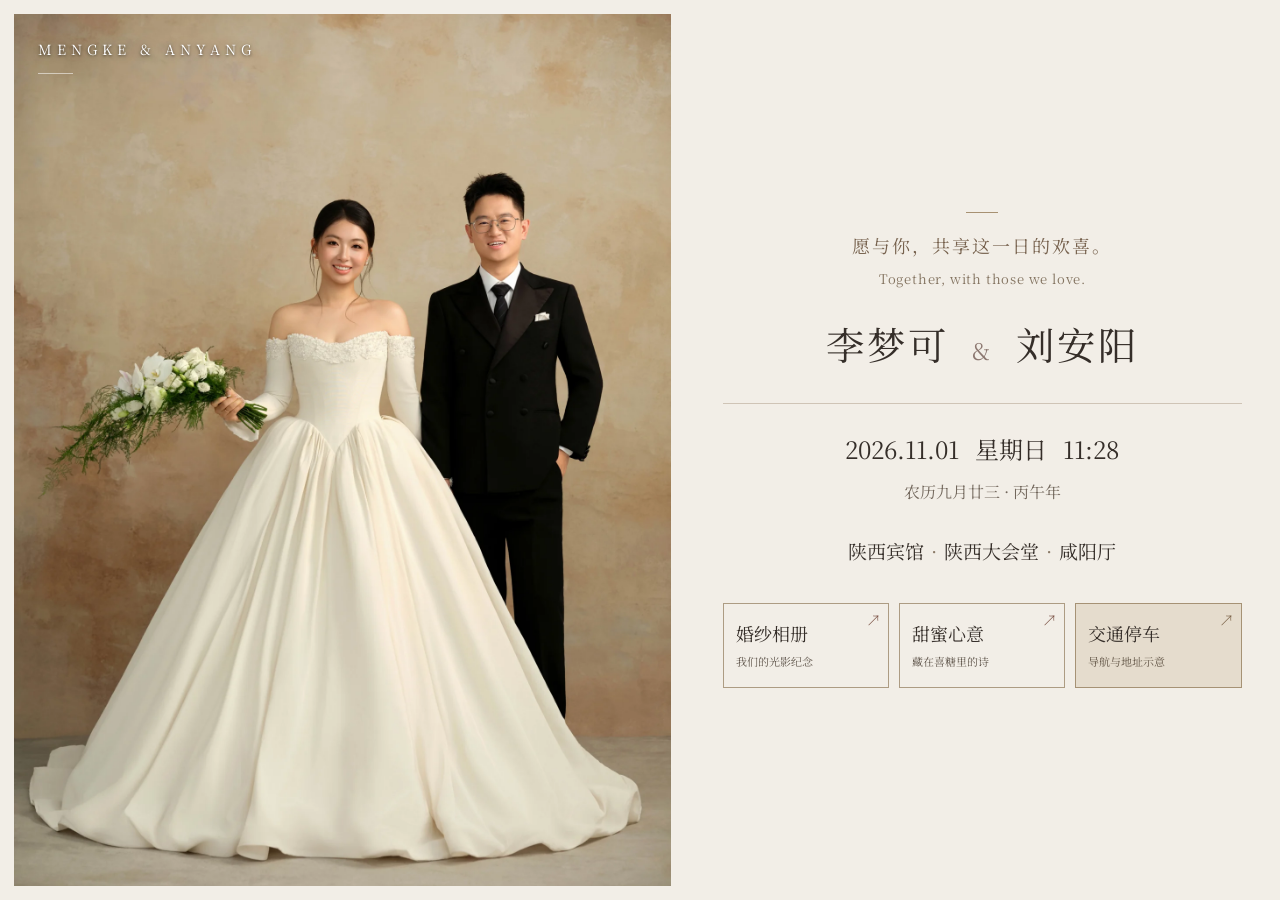
==== commit fb64ae8d: "Apply approved cream photo border and signature" ====
--- a/index.html
+++ b/index.html
@@ -1 +1 @@
-<!doctype html><html lang="zh-CN"><head><meta charset="utf-8"><meta name="viewport" content="width=device-width, initial-scale=1"><meta name="theme-color" content="#eee8df"><meta name="robots" content="noindex,nofollow"><title>李梦可 & 刘安阳 · 邀请函</title><meta name="description" content="2026年11月1日 星期日 11:28｜陕西宾馆 · 陕西大会堂 · 咸阳厅。愿与你，共享这一日的欢喜。"><meta property="og:title" content="李梦可 & 刘安阳 · 邀请函"><meta property="og:description" content="2026年11月1日 星期日 11:28｜陕西宾馆 · 陕西大会堂 · 咸阳厅。愿与你，共享这一日的欢喜。"><meta property="og:type" content="website"><meta property="og:locale" content="zh_CN"><meta property="og:site_name" content="梦可与安阳"><meta property="og:image" content="https://mengke-anyang.date/assets/share-portrait-v3.jpg"><meta property="og:image:type" content="image/jpeg"><meta property="og:image:width" content="600"><meta property="og:image:height" content="800"><meta property="og:image:alt" content="梦可与安阳的婚礼肖像"><meta name="twitter:card" content="summary"><meta name="twitter:title" content="李梦可 & 刘安阳 · 邀请函"><meta name="twitter:description" content="2026年11月1日 11:28，陕西宾馆 · 陕西大会堂 · 咸阳厅。愿与你，共享这一日的欢喜。"><meta name="twitter:image" content="https://mengke-anyang.date/assets/share-portrait-v3.jpg"><link rel="icon" href="assets/monogram.svg"><link rel="preload" href="assets/wedding-serif-v4.woff2" as="font" type="font/woff2" crossorigin><link rel="stylesheet" href="site-v5.css"><meta property="og:url" content="https://mengke-anyang.date/"><link rel="canonical" href="https://mengke-anyang.date/"></head><body class="invitation-home"><main class="invitation-shell"><figure class="welcome-portrait"><img src="assets/welcome-v2.webp" width="1500" height="2000" fetchpriority="high" alt="李梦可与刘安阳身着西装和白纱的婚礼肖像"><figcaption>MENGKE & ANYANG</figcaption></figure><section class="invitation-panel" aria-label="邀请函"><p class="invitation-note"><span>愿与你，共享这一日的欢喜。</span><small lang="en">Together, with those we love.</small></p><h1>李梦可 <span>&</span> 刘安阳</h1><div class="key-details"><p class="when-line"><time datetime="2026-11-01T11:28:00+08:00">2026.11.01 <span>星期日</span> <strong>11:28</strong></time></p><p class="lunar-line">农历九月廿三 · 丙午年</p><p class="venue-line"><span>陕西宾馆</span><span class="venue-dot">·</span><span>陕西大会堂</span><span class="venue-dot">·</span><span>咸阳厅</span></p></div><nav class="home-doors" aria-label="了解婚礼详情"><a href="photos.html"><span>婚纱相册</span><small>我们的光影纪念</small><b aria-hidden="true">↗</b></a><a href="favors.html"><span>甜蜜心意</span><small>藏在喜糖里的诗</small><b aria-hidden="true">↗</b></a><a href="travel.html"><span>交通停车</span><small>导航与地址示意</small><b aria-hidden="true">↗</b></a></nav></section></main></body></html>+<!doctype html><html lang="zh-CN"><head><meta charset="utf-8"><meta name="viewport" content="width=device-width, initial-scale=1"><meta name="theme-color" content="#eee8df"><meta name="robots" content="noindex,nofollow"><title>李梦可 & 刘安阳 · 邀请函</title><meta name="description" content="2026年11月1日 星期日 11:28｜陕西宾馆 · 陕西大会堂 · 咸阳厅。愿与你，共享这一日的欢喜。"><meta property="og:title" content="李梦可 & 刘安阳 · 邀请函"><meta property="og:description" content="2026年11月1日 星期日 11:28｜陕西宾馆 · 陕西大会堂 · 咸阳厅。愿与你，共享这一日的欢喜。"><meta property="og:type" content="website"><meta property="og:locale" content="zh_CN"><meta property="og:site_name" content="梦可与安阳"><meta property="og:image" content="https://mengke-anyang.date/assets/share-portrait-v3.jpg"><meta property="og:image:type" content="image/jpeg"><meta property="og:image:width" content="600"><meta property="og:image:height" content="800"><meta property="og:image:alt" content="梦可与安阳的婚礼肖像"><meta name="twitter:card" content="summary"><meta name="twitter:title" content="李梦可 & 刘安阳 · 邀请函"><meta name="twitter:description" content="2026年11月1日 11:28，陕西宾馆 · 陕西大会堂 · 咸阳厅。愿与你，共享这一日的欢喜。"><meta name="twitter:image" content="https://mengke-anyang.date/assets/share-portrait-v3.jpg"><link rel="icon" href="assets/monogram.svg"><link rel="preload" href="assets/wedding-serif-v4.woff2" as="font" type="font/woff2" crossorigin><link rel="stylesheet" href="site-v6.css"><meta property="og:url" content="https://mengke-anyang.date/"><link rel="canonical" href="https://mengke-anyang.date/"></head><body class="invitation-home"><main class="invitation-shell"><figure class="welcome-portrait"><img src="assets/welcome-v2.webp" width="1500" height="2000" fetchpriority="high" alt="李梦可与刘安阳身着西装和白纱的婚礼肖像"><figcaption>MENGKE & ANYANG</figcaption></figure><section class="invitation-panel" aria-label="邀请函"><p class="invitation-note"><span>愿与你，共享这一日的欢喜。</span><small lang="en">Together, with those we love.</small></p><h1>李梦可 <span>&</span> 刘安阳</h1><div class="key-details"><p class="when-line"><time datetime="2026-11-01T11:28:00+08:00">2026.11.01 <span>星期日</span> <strong>11:28</strong></time></p><p class="lunar-line">农历九月廿三 · 丙午年</p><p class="venue-line"><span>陕西宾馆</span><span class="venue-dot">·</span><span>陕西大会堂</span><span class="venue-dot">·</span><span>咸阳厅</span></p></div><nav class="home-doors" aria-label="了解婚礼详情"><a href="photos.html"><span>婚纱相册</span><small>我们的光影纪念</small><b aria-hidden="true">↗</b></a><a href="favors.html"><span>甜蜜心意</span><small>藏在喜糖里的诗</small><b aria-hidden="true">↗</b></a><a href="travel.html"><span>交通停车</span><small>导航与地址示意</small><b aria-hidden="true">↗</b></a></nav></section></main></body></html>
--- a/site-v6.css
+++ b/site-v6.css
@@ -0,0 +1,26 @@
+@font-face{font-family:Wedding;src:url('assets/wedding-serif-v4.woff2') format('woff2');font-display:swap;font-weight:400 700}*{box-sizing:border-box}html{color:#352e29;background:#f2eee7;font-family:Wedding,'Songti SC',SimSun,serif;font-variant-numeric:lining-nums tabular-nums}body{margin:0}button,a,input{font:inherit}a{color:inherit}button,a{-webkit-tap-highlight-color:transparent}button{cursor:pointer}button:focus-visible,a:focus-visible,summary:focus-visible{outline:3px solid #963d39;outline-offset:5px}img{max-width:100%;display:block}figure,p,h1,h2,h3,blockquote{margin:0}button{color:inherit}button,.button{border:1px solid #aaa092;background:transparent;border-radius:3px;min-height:50px;padding:12px 20px;text-decoration:none;display:inline-flex;align-items:center;justify-content:center;gap:8px}a:hover,button:hover{color:#842f35}.invitation-home{background:#e4ded4}.invitation-shell{display:grid;grid-template-columns:1fr 1fr;min-height:100svh;max-width:1600px;margin:auto}.welcome-portrait{position:relative;min-height:100svh}.welcome-portrait>img{position:absolute;width:100%;height:100%;object-fit:cover;object-position:50% 49%}.welcome-portrait figcaption{position:absolute;bottom:26px;left:0;width:100%;text-align:center;font-size:12px;letter-spacing:5px;color:#fff;text-shadow:0 1px 7px #0008}.invitation-panel{display:flex;flex-direction:column;align-items:center;justify-content:center;text-align:center;padding:34px clamp(24px,4vw,70px);background:#f2eee7}.invitation-label{font-size:11px;letter-spacing:3px;color:#655c51}.invitation-label span{display:block;font-size:15px;letter-spacing:7px;margin-top:10px}.invitation-panel h1{font-size:clamp(30px,3vw,44px);font-weight:500;letter-spacing:3px;margin:25px 0}.invitation-panel h1 span{font-size:.6em;color:#8c7770;margin:0 10px}.welcome-poem{font-size:14px;line-height:1.8;color:#635a51}.welcome-poem .translation{font-size:16px;line-height:1.9;margin-top:13px}.welcome-poem cite{display:block;font-size:11px;letter-spacing:.4px;font-style:normal;margin-top:10px}.key-details{border-top:1px solid #cfc4b6;width:100%;margin-top:28px;padding-top:25px}.when-line{font-size:23px;white-space:nowrap}.when-line span{font-size:15px;margin:0 10px}.when-line strong{font-weight:500}.lunar-line{font-size:13px;margin-top:8px;color:#72675c}.venue-line{font-size:20px;line-height:1.8;margin-top:17px}.venue-line strong{font-weight:500}.parking-line{font-size:13px;line-height:1.7;margin-top:9px}.home-doors{display:grid;grid-template-columns:repeat(3,1fr);gap:10px;width:100%;margin-top:29px}.home-doors a{text-decoration:none;position:relative;text-align:left;padding:16px 12px;background:#e8e0d4;border:1px solid #b8aa97;min-height:85px;transition:background .2s}.home-doors a:hover{background:#dfd2c2}.home-doors span{display:block;font-size:18px;font-weight:600}.home-doors small{display:block;font-size:11px;margin-top:7px;color:#63594f}.home-doors b{position:absolute;right:7px;top:5px;font-size:15px;font-weight:400;color:#7a5044}.sub-header{display:flex;align-items:center;justify-content:space-between;padding:16px 4vw;border-bottom:1px solid #d6cdc0;gap:16px}.sub-header a{min-height:48px;display:inline-flex;align-items:center;text-decoration:none;padding:8px 12px;font-size:16px}.back-home{border:1px solid #a89883;background:#e8e0d4;white-space:nowrap}.sub-header nav{display:flex;gap:12px}.sub-header [aria-current]{border-bottom:2px solid #873b3b}.page-wrap{max-width:1400px;margin:auto;padding:65px 40px}.page-intro{text-align:center;margin-bottom:42px}.eyebrow{font-size:11px;letter-spacing:2.5px;color:#786959}.page-intro h1{font-size:36px;font-weight:500;letter-spacing:4px;margin:18px 0}.page-intro>p:last-child{font-size:17px;line-height:1.9;color:#6b5f54}.filter-bar{display:flex;justify-content:center;gap:10px;flex-wrap:wrap}.filter-bar button{font-size:16px;padding:12px 20px}.filter-bar [aria-pressed=true]{background:#473c33;color:#fff;border-color:#473c33}.gallery-help{text-align:center;font-size:14px;color:#73685c;margin:22px 0 30px}.photo-masonry{columns:4;column-gap:20px}.photo-tile{display:block;break-inside:avoid;margin-bottom:24px;text-decoration:none;position:relative;background:#e6ddd0;padding-bottom:14px}.photo-tile[hidden]{display:none}.photo-tile img{width:100%;height:auto}.photo-caption{font-size:14px;display:block;padding:14px 12px 0}.zoom-label{background:#f8f4eded;border:1px solid #b8a58e;display:block;padding:9px 12px;font-size:14px;text-align:center;min-height:40px}.photo-tile .zoom-label{display:inline-block;margin:12px 12px 0}.sub-footer{border-top:1px solid #cfc4b6;padding:32px 5vw;display:flex;justify-content:space-between;align-items:center;gap:15px}.favor-collection{display:grid;gap:42px}.favor-card{display:grid;grid-template-columns:1.15fr 1fr;gap:50px;align-items:center;border-top:1px solid #d1c4b2;padding-top:42px}.favor-art{display:grid;grid-template-columns:1.2fr 1fr;gap:22px;align-items:center;background:#e7e0d4;padding:24px}.favor-art a{text-decoration:none}.favor-art img{width:100%;height:auto}.favor-art .zoom-label{margin-top:15px}.favor-copy h2{font-size:30px;font-weight:500;margin:14px 0 22px}.favor-copy>p:not(.eyebrow){font-size:17px;line-height:2;color:#65584e}.favor-copy details{margin-top:25px;border-top:1px solid #c3b59f;border-bottom:1px solid #c3b59f}summary{cursor:pointer;min-height:54px;padding:16px 4px;font-size:16px}summary span{float:right}.poem-detail{padding:7px 0 22px}.poem-detail h3{font-size:20px;font-weight:500}.poem-author{font-size:13px;color:#75685c;margin:10px 0 20px}.poem-detail blockquote{font-size:16px;line-height:1.9}.poem-detail blockquote p+p{margin-top:12px}.source-link,.source-note{display:block;font-size:13px;margin-top:18px;color:#766556;line-height:1.8}.real-packaging{display:grid;grid-template-columns:1.3fr 1fr;gap:45px;margin-top:80px;align-items:center}.real-packaging h2{font-size:28px;font-weight:500;margin:18px 0}.real-packaging p:not(.eyebrow){font-size:17px;line-height:2}.travel-layout{display:grid;grid-template-columns:.8fr 1.2fr;gap:65px;align-items:start}.travel-info h2{font-size:30px;font-weight:500}.hall-name{font-size:23px;margin:12px 0 20px}.travel-info address{font-size:17px;font-style:normal;line-height:1.8}.travel-info dl{margin:30px 0}.travel-info dl div{display:flex;padding:14px 0;border-bottom:1px solid #d3c7b5;gap:20px}.travel-info dt{color:#746452;white-space:nowrap}.travel-info dd{margin:0;font-size:18px}.travel-info .button{width:100%;margin-top:12px;font-size:18px}.primary{background:#4a4036;color:#fff;border-color:#4a4036}.primary:hover{background:#6a5046;color:#fff}.travel-tip{font-size:14px;line-height:1.8;color:#706354}.calendar-link{display:inline-flex;align-items:center;min-height:50px;margin-top:18px;font-size:16px}#copy-status{font-size:14px;min-height:24px;margin:10px 0}.map-figure>a{display:block;text-decoration:none}.map-figure img{width:100%;background:#e8e1d5}.map-figure figcaption{font-size:14px;color:#6f6152;line-height:1.9;margin:15px 0}.map-source{font-size:14px;line-height:1.8}.map-source a{display:inline-block;min-height:44px;padding:10px 0}dialog{border:0;background:#201c19;color:#fff;width:100vw;height:100dvh;max-width:none;max-height:none;padding:70px 20px 85px;margin:0}dialog::backdrop{background:#201c19}dialog[open]{display:flex;align-items:center;justify-content:center}dialog figure{height:100%;width:100%;display:flex;flex-direction:column;align-items:center;justify-content:center;gap:12px}#viewer-image{min-height:0;max-height:calc(100% - 45px);max-width:100%;object-fit:contain}#viewer-caption{font-size:16px;text-align:center;line-height:1.5}.viewer-close{position:absolute;right:20px;top:12px;color:#fff;border-color:#b9a48b;background:#44392f;font-size:18px;min-width:112px}.viewer-controls{position:absolute;bottom:15px;display:flex;gap:24px}.viewer-controls button{color:#fff;background:#44392f;min-width:125px;border-color:#b9a48b}.viewer-controls button:disabled{opacity:.4;cursor:default}@media(min-width:761px) and (max-height:760px){.invitation-panel{padding:20px 28px}.invitation-panel h1{margin:15px 0;font-size:32px}.welcome-poem{font-size:12px}.welcome-poem .translation{font-size:14px;margin-top:6px}.key-details{margin-top:17px;padding-top:17px}.venue-line{margin-top:10px}.home-doors{margin-top:19px}.home-doors a{padding:14px 9px;min-height:75px}.home-doors span{font-size:16px}}
+@media(max-width:1000px){.photo-masonry{columns:3}.favor-card{gap:28px}.favor-art{gap:12px;padding:15px}.travel-layout{gap:30px}.home-doors small{font-size:10px}}
+@media(max-width:760px){.invitation-shell{display:flex;flex-direction:column;min-height:100svh}.welcome-portrait{min-height:0;height:33svh;flex-shrink:0}.welcome-portrait>img{object-position:50% 37%}.welcome-portrait figcaption{font-size:9px;letter-spacing:3px;bottom:11px}.invitation-panel{padding:18px 20px 20px;flex:1;justify-content:space-evenly}.invitation-label{font-size:9px;letter-spacing:2px}.invitation-label span{display:inline;margin:0 0 0 12px;font-size:12px;letter-spacing:3px}.invitation-panel h1{font-size:29px;margin:12px 0;letter-spacing:2px}.invitation-panel h1 span{margin:0 6px}.welcome-poem{font-size:11px;line-height:1.6}.welcome-poem .translation{font-size:14px;line-height:1.7;margin-top:6px}.welcome-poem cite{font-size:9px;margin-top:5px}.key-details{margin-top:13px;padding-top:13px}.when-line{font-size:22px}.when-line span{font-size:14px;margin:0 8px}.lunar-line{font-size:12px;margin-top:5px}.venue-line{font-size:18px;line-height:1.6;margin-top:9px}.parking-line{font-size:11px;margin-top:5px;white-space:nowrap}.home-doors{gap:8px;margin-top:15px}.home-doors a{padding:13px 9px 10px;min-height:66px}.home-doors span{font-size:16px}.home-doors small{font-size:10px;margin-top:5px}.home-doors b{font-size:11px;right:5px;top:3px}.sub-header{padding:10px 12px;gap:10px;flex-wrap:wrap}.sub-header nav{gap:2px;flex:1;justify-content:flex-end}.sub-header a{font-size:14px;padding:9px 8px}.page-wrap{padding:36px 18px}.page-intro{margin-bottom:25px}.page-intro h1{font-size:27px;letter-spacing:2px;margin:15px 0}.page-intro>p:last-child{font-size:15px}.filter-bar{gap:7px}.filter-bar button{font-size:14px;padding:11px 13px;min-height:48px}.gallery-help{font-size:12px;margin:18px 0 22px}.photo-masonry{columns:2;column-gap:12px}.photo-tile{margin-bottom:15px;padding-bottom:10px}.photo-caption{font-size:12px;padding:11px 9px 0;line-height:1.7}.photo-tile .zoom-label{margin:10px 9px 0;font-size:12px;padding:9px 10px}.sub-footer{padding:25px 18px;font-size:13px}.sub-footer .button{font-size:14px;padding:12px}.favor-card{display:block;padding-top:26px}.favor-copy{padding:25px 5px 0}.favor-copy h2{font-size:26px;margin:12px 0 15px}.favor-copy>p:not(.eyebrow){font-size:16px}.favor-art{padding:18px;gap:20px}.favor-art .zoom-label{font-size:12px;padding:11px 4px}.favor-collection{gap:32px}.real-packaging{display:block;margin-top:45px}.real-packaging>div{padding:25px 5px}.travel-layout{display:flex;flex-direction:column;gap:35px}.travel-info{width:100%}.map-figure{width:100%}.travel-info h2{font-size:27px}.travel-info address{font-size:16px}.travel-info dl{margin:20px 0}.map-source summary{font-size:14px}dialog{padding:75px 10px 90px}#viewer-caption{font-size:14px}.viewer-close{right:12px}.viewer-controls{gap:16px}}
+@media(max-width:760px) and (max-height:740px){.welcome-portrait{height:27svh}.invitation-panel{padding:12px 17px 15px}.invitation-panel h1{font-size:26px;margin:9px 0}.welcome-poem .translation{font-size:13px}.key-details{margin-top:10px;padding-top:10px}.venue-line{font-size:17px;margin-top:7px}.home-doors{margin-top:12px}}
+@media(max-width:370px){.welcome-portrait{height:23svh}.invitation-panel{padding:12px}.invitation-panel h1{font-size:25px}.when-line{font-size:20px}.parking-line{white-space:normal}.home-doors{gap:5px}.home-doors a{padding:12px 7px 10px}.home-doors span{font-size:15px}.home-doors small{font-size:9px}.welcome-poem{font-size:10px}.sub-header nav a{font-size:12px;padding:8px 6px}}
+@media(prefers-reduced-motion:reduce){*{scroll-behavior:auto!important;transition:none!important}}
+@media(max-width:760px){.welcome-portrait>img{object-position:50% 25%}}
+@media(max-width:760px) and (max-height:740px){.welcome-portrait>img{object-position:50% 19%}}
+.invitation-note{font-size:16px;letter-spacing:2px;color:#76614d;line-height:1.8}.invitation-note:before{content:'';display:block;width:32px;height:1px;background:#a79172;margin:0 auto 16px}.invitation-note small{display:block;font-size:11px;letter-spacing:.8px;color:#847461;margin-top:5px}.invitation-panel h1{margin:22px 0 25px}.home-doors a{background:transparent;border-color:#ad9c83}.home-doors span{font-weight:500}.home-doors a:last-child{background:#57473a;border-color:#57473a;color:#fff}.home-doors a:last-child small,.home-doors a:last-child b{color:#eee2d0}.home-doors a:last-child:hover{background:#6c5140}
+@media(max-width:760px){.invitation-note{font-size:13px;letter-spacing:1px;line-height:1.6}.invitation-note:before{display:none}.invitation-note small{font-size:9px;margin-top:3px}.invitation-panel h1{margin:10px 0 12px}.invitation-panel{justify-content:center}.invitation-note{margin-bottom:2px}.welcome-portrait{height:34svh}.home-doors{margin-top:17px}}
+@media(max-width:760px) and (max-height:740px){.welcome-portrait{height:27svh}.invitation-panel{padding-top:10px;padding-bottom:12px}.invitation-note{font-size:12px}.invitation-panel h1{margin:7px 0 9px}.home-doors{margin-top:12px}}
+@media(max-width:370px){.welcome-portrait{height:21svh}.invitation-note{font-size:11px}.invitation-panel{padding-top:8px;padding-bottom:8px}}
+/* v3: quieter invitation, larger portrait, compact landscape venue plan. */
+.invitation-shell{grid-template-columns:1.15fr 1fr}.invitation-panel{padding:35px clamp(22px,3vw,54px)}.invitation-panel h1{margin:26px 0 32px}.key-details{margin-top:0;padding-top:27px}.when-line{font-size:24px}.when-line span{font-size:inherit;margin:0 10px}.lunar-line{font-size:16px;line-height:1.8;margin-top:12px}.venue-line{display:flex;justify-content:center;align-items:center;gap:13px;white-space:nowrap;font-size:19px;margin-top:27px}.home-doors{margin-top:35px}.home-doors a:last-child{background:transparent;color:inherit;border-color:#ad9c83}.home-doors a:last-child small{color:#63594f}.home-doors a:last-child b{color:#7a5044}.home-doors a:last-child:hover{background:#dfd2c2}.map-figure img{height:auto;aspect-ratio:1000/620;object-fit:contain}.map-figure{max-width:660px}.travel-layout{grid-template-columns:.95fr 1.05fr;gap:45px}
+@media(max-width:1000px) and (min-width:761px){.when-line{font-size:21px}.venue-line{font-size:16px;gap:8px}.invitation-panel{padding-left:20px;padding-right:20px}.lunar-line{font-size:15px}}
+@media(max-width:760px){.welcome-portrait{height:52svh}.welcome-portrait>img{object-position:50% 30%}.invitation-panel{padding:17px 18px 20px;justify-content:center}.invitation-panel h1{margin:12px 0 17px;font-size:28px}.key-details{padding-top:16px;margin-top:0}.when-line{font-size:21px}.when-line span{font-size:inherit;margin:0 8px}.lunar-line{font-size:15px;line-height:1.7;margin-top:8px}.venue-line{font-size:17px;gap:10px;margin-top:16px}.home-doors{margin-top:20px}.home-doors a{min-height:66px}.home-doors small{font-size:10px}.map-figure{max-width:none}.travel-layout{gap:25px}}
+@media(max-width:760px) and (max-height:740px){.welcome-portrait{height:45svh}.welcome-portrait>img{object-position:50% 26%}.invitation-panel{padding:12px 17px}.invitation-panel h1{font-size:26px;margin:9px 0 12px}.key-details{padding-top:12px}.lunar-line{font-size:14px;margin-top:6px}.venue-line{margin-top:12px;font-size:16px}.home-doors{margin-top:15px}}
+@media(max-width:370px){.welcome-portrait{height:41svh}.invitation-panel{padding:10px 12px}.invitation-panel h1{font-size:25px;margin:7px 0 10px}.when-line{font-size:19px}.when-line span{margin:0 6px}.lunar-line{font-size:14px}.venue-line{font-size:15px;gap:8px;margin-top:10px}.home-doors{margin-top:12px}.home-doors small{font-size:9px}}
+/* v4: personal welcome, balanced front/back packaging and restrained navigation emphasis. */
+.invitation-note{font-size:18px}.invitation-note small{font-size:13px}.venue-line{gap:7px}.venue-dot{color:#8b7a67}.home-doors a:last-child{background:#e5dccd;border-color:#a69275}.home-doors a:last-child:hover{background:#dcd0bd}.home-doors a:last-child small{color:#635647}.home-doors a:last-child b{color:#795f45}.favor-art{grid-template-columns:repeat(2,minmax(0,1fr));align-items:start;padding:10px;gap:16px;background:transparent}.favor-art img{width:100%;height:auto;aspect-ratio:1/2;object-fit:contain}.favor-art .zoom-label{margin-top:12px}.favor-art a{min-width:0}.favor-copy{min-width:0}.favor-card{grid-template-columns:1.2fr 1fr}.page-intro>p:last-child{max-width:740px;margin-left:auto;margin-right:auto}
+@media(max-width:760px){.invitation-note{font-size:15px;letter-spacing:.5px}.invitation-note small{font-size:11px;letter-spacing:.2px}.venue-line{gap:5px}.favor-art{padding:0;gap:12px}.favor-art .zoom-label{font-size:13px}.favor-card{display:block}.favor-copy{padding-top:25px}}
+@media(max-width:760px) and (max-height:740px){.invitation-note{font-size:14px}.invitation-note small{font-size:11px}}
+@media(max-width:370px){.invitation-note{font-size:13px}.invitation-note small{font-size:10px}.venue-line{gap:4px}}
+
+/* Approved cream photo border and white upper-left signature. */
+.welcome-portrait figcaption{color:#fff;font-weight:400;font-size:14px;letter-spacing:5px;text-shadow:0 1px 3px #0009,0 0 12px #0004}@media(max-width:760px){.welcome-portrait figcaption{font-size:11px;letter-spacing:3.4px;bottom:14px}}.welcome-portrait{background:#f2eee7}.welcome-portrait>img{inset:14px;width:calc(100% - 28px);height:calc(100% - 28px)}.welcome-portrait figcaption{bottom:34px}@media(max-width:760px){.welcome-portrait>img{inset:10px;width:calc(100% - 20px);height:calc(100% - 20px)}.welcome-portrait figcaption{bottom:24px}}.welcome-portrait figcaption{top:39px;left:38px;bottom:auto;width:auto;text-align:left;color:#fff}.welcome-portrait figcaption:after{content:"";display:block;width:35px;height:1px;background:#fff8;margin-top:14px}@media(max-width:760px){.welcome-portrait figcaption{top:32px;left:30px;bottom:auto;font-size:11px;letter-spacing:2.8px}.welcome-portrait figcaption:after{width:27px;margin-top:10px}}
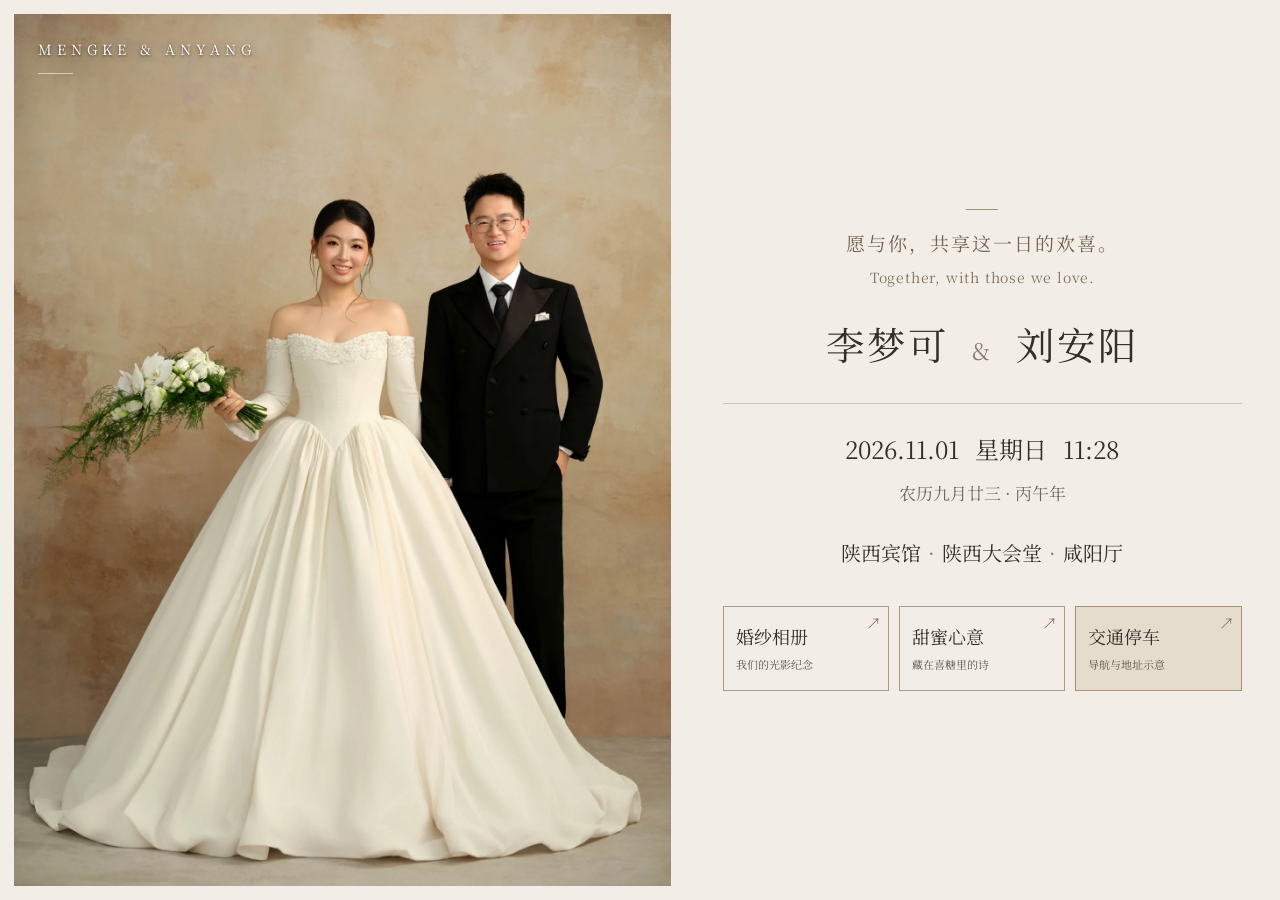
==== commit 83241f2d: "Edit photo collection and enlarge invitation text" ====
--- a/index.html
+++ b/index.html
@@ -1 +1 @@
-<!doctype html><html lang="zh-CN"><head><meta charset="utf-8"><meta name="viewport" content="width=device-width, initial-scale=1"><meta name="theme-color" content="#eee8df"><meta name="robots" content="noindex,nofollow"><title>李梦可 & 刘安阳 · 邀请函</title><meta name="description" content="2026年11月1日 星期日 11:28｜陕西宾馆 · 陕西大会堂 · 咸阳厅。愿与你，共享这一日的欢喜。"><meta property="og:title" content="李梦可 & 刘安阳 · 邀请函"><meta property="og:description" content="2026年11月1日 星期日 11:28｜陕西宾馆 · 陕西大会堂 · 咸阳厅。愿与你，共享这一日的欢喜。"><meta property="og:type" content="website"><meta property="og:locale" content="zh_CN"><meta property="og:site_name" content="梦可与安阳"><meta property="og:image" content="https://mengke-anyang.date/assets/share-portrait-v3.jpg"><meta property="og:image:type" content="image/jpeg"><meta property="og:image:width" content="600"><meta property="og:image:height" content="800"><meta property="og:image:alt" content="梦可与安阳的婚礼肖像"><meta name="twitter:card" content="summary"><meta name="twitter:title" content="李梦可 & 刘安阳 · 邀请函"><meta name="twitter:description" content="2026年11月1日 11:28，陕西宾馆 · 陕西大会堂 · 咸阳厅。愿与你，共享这一日的欢喜。"><meta name="twitter:image" content="https://mengke-anyang.date/assets/share-portrait-v3.jpg"><link rel="icon" href="assets/monogram.svg"><link rel="preload" href="assets/wedding-serif-v4.woff2" as="font" type="font/woff2" crossorigin><link rel="stylesheet" href="site-v6.css"><meta property="og:url" content="https://mengke-anyang.date/"><link rel="canonical" href="https://mengke-anyang.date/"></head><body class="invitation-home"><main class="invitation-shell"><figure class="welcome-portrait"><img src="assets/welcome-v2.webp" width="1500" height="2000" fetchpriority="high" alt="李梦可与刘安阳身着西装和白纱的婚礼肖像"><figcaption>MENGKE & ANYANG</figcaption></figure><section class="invitation-panel" aria-label="邀请函"><p class="invitation-note"><span>愿与你，共享这一日的欢喜。</span><small lang="en">Together, with those we love.</small></p><h1>李梦可 <span>&</span> 刘安阳</h1><div class="key-details"><p class="when-line"><time datetime="2026-11-01T11:28:00+08:00">2026.11.01 <span>星期日</span> <strong>11:28</strong></time></p><p class="lunar-line">农历九月廿三 · 丙午年</p><p class="venue-line"><span>陕西宾馆</span><span class="venue-dot">·</span><span>陕西大会堂</span><span class="venue-dot">·</span><span>咸阳厅</span></p></div><nav class="home-doors" aria-label="了解婚礼详情"><a href="photos.html"><span>婚纱相册</span><small>我们的光影纪念</small><b aria-hidden="true">↗</b></a><a href="favors.html"><span>甜蜜心意</span><small>藏在喜糖里的诗</small><b aria-hidden="true">↗</b></a><a href="travel.html"><span>交通停车</span><small>导航与地址示意</small><b aria-hidden="true">↗</b></a></nav></section></main></body></html>+<!doctype html><html lang="zh-CN"><head><meta charset="utf-8"><meta name="viewport" content="width=device-width, initial-scale=1"><meta name="theme-color" content="#eee8df"><meta name="robots" content="noindex,nofollow"><title>李梦可 & 刘安阳 · 邀请函</title><meta name="description" content="2026年11月1日 星期日 11:28｜陕西宾馆 · 陕西大会堂 · 咸阳厅。愿与你，共享这一日的欢喜。"><meta property="og:title" content="李梦可 & 刘安阳 · 邀请函"><meta property="og:description" content="2026年11月1日 星期日 11:28｜陕西宾馆 · 陕西大会堂 · 咸阳厅。愿与你，共享这一日的欢喜。"><meta property="og:type" content="website"><meta property="og:locale" content="zh_CN"><meta property="og:site_name" content="梦可与安阳"><meta property="og:image" content="https://mengke-anyang.date/assets/share-portrait-v3.jpg"><meta property="og:image:type" content="image/jpeg"><meta property="og:image:width" content="600"><meta property="og:image:height" content="800"><meta property="og:image:alt" content="梦可与安阳的婚礼肖像"><meta name="twitter:card" content="summary"><meta name="twitter:title" content="李梦可 & 刘安阳 · 邀请函"><meta name="twitter:description" content="2026年11月1日 11:28，陕西宾馆 · 陕西大会堂 · 咸阳厅。愿与你，共享这一日的欢喜。"><meta name="twitter:image" content="https://mengke-anyang.date/assets/share-portrait-v3.jpg"><link rel="icon" href="assets/monogram.svg"><link rel="preload" href="assets/wedding-serif-v4.woff2" as="font" type="font/woff2" crossorigin><link rel="stylesheet" href="site-v7.css"><meta property="og:url" content="https://mengke-anyang.date/"><link rel="canonical" href="https://mengke-anyang.date/"></head><body class="invitation-home"><main class="invitation-shell"><figure class="welcome-portrait"><img src="assets/welcome-v2.webp" width="1500" height="2000" fetchpriority="high" alt="李梦可与刘安阳身着西装和白纱的婚礼肖像"><figcaption>MENGKE & ANYANG</figcaption></figure><section class="invitation-panel" aria-label="邀请函"><p class="invitation-note"><span>愿与你，共享这一日的欢喜。</span><small lang="en">Together, with those we love.</small></p><h1>李梦可 <span>&</span> 刘安阳</h1><div class="key-details"><p class="when-line"><time datetime="2026-11-01T11:28:00+08:00">2026.11.01 <span>星期日</span> <strong>11:28</strong></time></p><p class="lunar-line">农历九月廿三 · 丙午年</p><p class="venue-line"><span>陕西宾馆</span><span class="venue-dot">·</span><span>陕西大会堂</span><span class="venue-dot">·</span><span>咸阳厅</span></p></div><nav class="home-doors" aria-label="了解婚礼详情"><a href="photos.html"><span>婚纱相册</span><small>我们的光影纪念</small><b aria-hidden="true">↗</b></a><a href="favors.html"><span>甜蜜心意</span><small>藏在喜糖里的诗</small><b aria-hidden="true">↗</b></a><a href="travel.html"><span>交通停车</span><small>导航与地址示意</small><b aria-hidden="true">↗</b></a></nav></section></main></body></html>
--- a/site-v7.css
+++ b/site-v7.css
@@ -0,0 +1,34 @@
+@font-face{font-family:Wedding;src:url('assets/wedding-serif-v4.woff2') format('woff2');font-display:swap;font-weight:400 700}*{box-sizing:border-box}html{color:#352e29;background:#f2eee7;font-family:Wedding,'Songti SC',SimSun,serif;font-variant-numeric:lining-nums tabular-nums}body{margin:0}button,a,input{font:inherit}a{color:inherit}button,a{-webkit-tap-highlight-color:transparent}button{cursor:pointer}button:focus-visible,a:focus-visible,summary:focus-visible{outline:3px solid #963d39;outline-offset:5px}img{max-width:100%;display:block}figure,p,h1,h2,h3,blockquote{margin:0}button{color:inherit}button,.button{border:1px solid #aaa092;background:transparent;border-radius:3px;min-height:50px;padding:12px 20px;text-decoration:none;display:inline-flex;align-items:center;justify-content:center;gap:8px}a:hover,button:hover{color:#842f35}.invitation-home{background:#e4ded4}.invitation-shell{display:grid;grid-template-columns:1fr 1fr;min-height:100svh;max-width:1600px;margin:auto}.welcome-portrait{position:relative;min-height:100svh}.welcome-portrait>img{position:absolute;width:100%;height:100%;object-fit:cover;object-position:50% 49%}.welcome-portrait figcaption{position:absolute;bottom:26px;left:0;width:100%;text-align:center;font-size:12px;letter-spacing:5px;color:#fff;text-shadow:0 1px 7px #0008}.invitation-panel{display:flex;flex-direction:column;align-items:center;justify-content:center;text-align:center;padding:34px clamp(24px,4vw,70px);background:#f2eee7}.invitation-label{font-size:11px;letter-spacing:3px;color:#655c51}.invitation-label span{display:block;font-size:15px;letter-spacing:7px;margin-top:10px}.invitation-panel h1{font-size:clamp(30px,3vw,44px);font-weight:500;letter-spacing:3px;margin:25px 0}.invitation-panel h1 span{font-size:.6em;color:#8c7770;margin:0 10px}.welcome-poem{font-size:14px;line-height:1.8;color:#635a51}.welcome-poem .translation{font-size:16px;line-height:1.9;margin-top:13px}.welcome-poem cite{display:block;font-size:11px;letter-spacing:.4px;font-style:normal;margin-top:10px}.key-details{border-top:1px solid #cfc4b6;width:100%;margin-top:28px;padding-top:25px}.when-line{font-size:23px;white-space:nowrap}.when-line span{font-size:15px;margin:0 10px}.when-line strong{font-weight:500}.lunar-line{font-size:13px;margin-top:8px;color:#72675c}.venue-line{font-size:20px;line-height:1.8;margin-top:17px}.venue-line strong{font-weight:500}.parking-line{font-size:13px;line-height:1.7;margin-top:9px}.home-doors{display:grid;grid-template-columns:repeat(3,1fr);gap:10px;width:100%;margin-top:29px}.home-doors a{text-decoration:none;position:relative;text-align:left;padding:16px 12px;background:#e8e0d4;border:1px solid #b8aa97;min-height:85px;transition:background .2s}.home-doors a:hover{background:#dfd2c2}.home-doors span{display:block;font-size:18px;font-weight:600}.home-doors small{display:block;font-size:11px;margin-top:7px;color:#63594f}.home-doors b{position:absolute;right:7px;top:5px;font-size:15px;font-weight:400;color:#7a5044}.sub-header{display:flex;align-items:center;justify-content:space-between;padding:16px 4vw;border-bottom:1px solid #d6cdc0;gap:16px}.sub-header a{min-height:48px;display:inline-flex;align-items:center;text-decoration:none;padding:8px 12px;font-size:16px}.back-home{border:1px solid #a89883;background:#e8e0d4;white-space:nowrap}.sub-header nav{display:flex;gap:12px}.sub-header [aria-current]{border-bottom:2px solid #873b3b}.page-wrap{max-width:1400px;margin:auto;padding:65px 40px}.page-intro{text-align:center;margin-bottom:42px}.eyebrow{font-size:11px;letter-spacing:2.5px;color:#786959}.page-intro h1{font-size:36px;font-weight:500;letter-spacing:4px;margin:18px 0}.page-intro>p:last-child{font-size:17px;line-height:1.9;color:#6b5f54}.filter-bar{display:flex;justify-content:center;gap:10px;flex-wrap:wrap}.filter-bar button{font-size:16px;padding:12px 20px}.filter-bar [aria-pressed=true]{background:#473c33;color:#fff;border-color:#473c33}.gallery-help{text-align:center;font-size:14px;color:#73685c;margin:22px 0 30px}.photo-masonry{columns:4;column-gap:20px}.photo-tile{display:block;break-inside:avoid;margin-bottom:24px;text-decoration:none;position:relative;background:#e6ddd0;padding-bottom:14px}.photo-tile[hidden]{display:none}.photo-tile img{width:100%;height:auto}.photo-caption{font-size:14px;display:block;padding:14px 12px 0}.zoom-label{background:#f8f4eded;border:1px solid #b8a58e;display:block;padding:9px 12px;font-size:14px;text-align:center;min-height:40px}.photo-tile .zoom-label{display:inline-block;margin:12px 12px 0}.sub-footer{border-top:1px solid #cfc4b6;padding:32px 5vw;display:flex;justify-content:space-between;align-items:center;gap:15px}.favor-collection{display:grid;gap:42px}.favor-card{display:grid;grid-template-columns:1.15fr 1fr;gap:50px;align-items:center;border-top:1px solid #d1c4b2;padding-top:42px}.favor-art{display:grid;grid-template-columns:1.2fr 1fr;gap:22px;align-items:center;background:#e7e0d4;padding:24px}.favor-art a{text-decoration:none}.favor-art img{width:100%;height:auto}.favor-art .zoom-label{margin-top:15px}.favor-copy h2{font-size:30px;font-weight:500;margin:14px 0 22px}.favor-copy>p:not(.eyebrow){font-size:17px;line-height:2;color:#65584e}.favor-copy details{margin-top:25px;border-top:1px solid #c3b59f;border-bottom:1px solid #c3b59f}summary{cursor:pointer;min-height:54px;padding:16px 4px;font-size:16px}summary span{float:right}.poem-detail{padding:7px 0 22px}.poem-detail h3{font-size:20px;font-weight:500}.poem-author{font-size:13px;color:#75685c;margin:10px 0 20px}.poem-detail blockquote{font-size:16px;line-height:1.9}.poem-detail blockquote p+p{margin-top:12px}.source-link,.source-note{display:block;font-size:13px;margin-top:18px;color:#766556;line-height:1.8}.real-packaging{display:grid;grid-template-columns:1.3fr 1fr;gap:45px;margin-top:80px;align-items:center}.real-packaging h2{font-size:28px;font-weight:500;margin:18px 0}.real-packaging p:not(.eyebrow){font-size:17px;line-height:2}.travel-layout{display:grid;grid-template-columns:.8fr 1.2fr;gap:65px;align-items:start}.travel-info h2{font-size:30px;font-weight:500}.hall-name{font-size:23px;margin:12px 0 20px}.travel-info address{font-size:17px;font-style:normal;line-height:1.8}.travel-info dl{margin:30px 0}.travel-info dl div{display:flex;padding:14px 0;border-bottom:1px solid #d3c7b5;gap:20px}.travel-info dt{color:#746452;white-space:nowrap}.travel-info dd{margin:0;font-size:18px}.travel-info .button{width:100%;margin-top:12px;font-size:18px}.primary{background:#4a4036;color:#fff;border-color:#4a4036}.primary:hover{background:#6a5046;color:#fff}.travel-tip{font-size:14px;line-height:1.8;color:#706354}.calendar-link{display:inline-flex;align-items:center;min-height:50px;margin-top:18px;font-size:16px}#copy-status{font-size:14px;min-height:24px;margin:10px 0}.map-figure>a{display:block;text-decoration:none}.map-figure img{width:100%;background:#e8e1d5}.map-figure figcaption{font-size:14px;color:#6f6152;line-height:1.9;margin:15px 0}.map-source{font-size:14px;line-height:1.8}.map-source a{display:inline-block;min-height:44px;padding:10px 0}dialog{border:0;background:#201c19;color:#fff;width:100vw;height:100dvh;max-width:none;max-height:none;padding:70px 20px 85px;margin:0}dialog::backdrop{background:#201c19}dialog[open]{display:flex;align-items:center;justify-content:center}dialog figure{height:100%;width:100%;display:flex;flex-direction:column;align-items:center;justify-content:center;gap:12px}#viewer-image{min-height:0;max-height:calc(100% - 45px);max-width:100%;object-fit:contain}#viewer-caption{font-size:16px;text-align:center;line-height:1.5}.viewer-close{position:absolute;right:20px;top:12px;color:#fff;border-color:#b9a48b;background:#44392f;font-size:18px;min-width:112px}.viewer-controls{position:absolute;bottom:15px;display:flex;gap:24px}.viewer-controls button{color:#fff;background:#44392f;min-width:125px;border-color:#b9a48b}.viewer-controls button:disabled{opacity:.4;cursor:default}@media(min-width:761px) and (max-height:760px){.invitation-panel{padding:20px 28px}.invitation-panel h1{margin:15px 0;font-size:32px}.welcome-poem{font-size:12px}.welcome-poem .translation{font-size:14px;margin-top:6px}.key-details{margin-top:17px;padding-top:17px}.venue-line{margin-top:10px}.home-doors{margin-top:19px}.home-doors a{padding:14px 9px;min-height:75px}.home-doors span{font-size:16px}}
+@media(max-width:1000px){.photo-masonry{columns:3}.favor-card{gap:28px}.favor-art{gap:12px;padding:15px}.travel-layout{gap:30px}.home-doors small{font-size:10px}}
+@media(max-width:760px){.invitation-shell{display:flex;flex-direction:column;min-height:100svh}.welcome-portrait{min-height:0;height:33svh;flex-shrink:0}.welcome-portrait>img{object-position:50% 37%}.welcome-portrait figcaption{font-size:9px;letter-spacing:3px;bottom:11px}.invitation-panel{padding:18px 20px 20px;flex:1;justify-content:space-evenly}.invitation-label{font-size:9px;letter-spacing:2px}.invitation-label span{display:inline;margin:0 0 0 12px;font-size:12px;letter-spacing:3px}.invitation-panel h1{font-size:29px;margin:12px 0;letter-spacing:2px}.invitation-panel h1 span{margin:0 6px}.welcome-poem{font-size:11px;line-height:1.6}.welcome-poem .translation{font-size:14px;line-height:1.7;margin-top:6px}.welcome-poem cite{font-size:9px;margin-top:5px}.key-details{margin-top:13px;padding-top:13px}.when-line{font-size:22px}.when-line span{font-size:14px;margin:0 8px}.lunar-line{font-size:12px;margin-top:5px}.venue-line{font-size:18px;line-height:1.6;margin-top:9px}.parking-line{font-size:11px;margin-top:5px;white-space:nowrap}.home-doors{gap:8px;margin-top:15px}.home-doors a{padding:13px 9px 10px;min-height:66px}.home-doors span{font-size:16px}.home-doors small{font-size:10px;margin-top:5px}.home-doors b{font-size:11px;right:5px;top:3px}.sub-header{padding:10px 12px;gap:10px;flex-wrap:wrap}.sub-header nav{gap:2px;flex:1;justify-content:flex-end}.sub-header a{font-size:14px;padding:9px 8px}.page-wrap{padding:36px 18px}.page-intro{margin-bottom:25px}.page-intro h1{font-size:27px;letter-spacing:2px;margin:15px 0}.page-intro>p:last-child{font-size:15px}.filter-bar{gap:7px}.filter-bar button{font-size:14px;padding:11px 13px;min-height:48px}.gallery-help{font-size:12px;margin:18px 0 22px}.photo-masonry{columns:2;column-gap:12px}.photo-tile{margin-bottom:15px;padding-bottom:10px}.photo-caption{font-size:12px;padding:11px 9px 0;line-height:1.7}.photo-tile .zoom-label{margin:10px 9px 0;font-size:12px;padding:9px 10px}.sub-footer{padding:25px 18px;font-size:13px}.sub-footer .button{font-size:14px;padding:12px}.favor-card{display:block;padding-top:26px}.favor-copy{padding:25px 5px 0}.favor-copy h2{font-size:26px;margin:12px 0 15px}.favor-copy>p:not(.eyebrow){font-size:16px}.favor-art{padding:18px;gap:20px}.favor-art .zoom-label{font-size:12px;padding:11px 4px}.favor-collection{gap:32px}.real-packaging{display:block;margin-top:45px}.real-packaging>div{padding:25px 5px}.travel-layout{display:flex;flex-direction:column;gap:35px}.travel-info{width:100%}.map-figure{width:100%}.travel-info h2{font-size:27px}.travel-info address{font-size:16px}.travel-info dl{margin:20px 0}.map-source summary{font-size:14px}dialog{padding:75px 10px 90px}#viewer-caption{font-size:14px}.viewer-close{right:12px}.viewer-controls{gap:16px}}
+@media(max-width:760px) and (max-height:740px){.welcome-portrait{height:27svh}.invitation-panel{padding:12px 17px 15px}.invitation-panel h1{font-size:26px;margin:9px 0}.welcome-poem .translation{font-size:13px}.key-details{margin-top:10px;padding-top:10px}.venue-line{font-size:17px;margin-top:7px}.home-doors{margin-top:12px}}
+@media(max-width:370px){.welcome-portrait{height:23svh}.invitation-panel{padding:12px}.invitation-panel h1{font-size:25px}.when-line{font-size:20px}.parking-line{white-space:normal}.home-doors{gap:5px}.home-doors a{padding:12px 7px 10px}.home-doors span{font-size:15px}.home-doors small{font-size:9px}.welcome-poem{font-size:10px}.sub-header nav a{font-size:12px;padding:8px 6px}}
+@media(prefers-reduced-motion:reduce){*{scroll-behavior:auto!important;transition:none!important}}
+@media(max-width:760px){.welcome-portrait>img{object-position:50% 25%}}
+@media(max-width:760px) and (max-height:740px){.welcome-portrait>img{object-position:50% 19%}}
+.invitation-note{font-size:16px;letter-spacing:2px;color:#76614d;line-height:1.8}.invitation-note:before{content:'';display:block;width:32px;height:1px;background:#a79172;margin:0 auto 16px}.invitation-note small{display:block;font-size:11px;letter-spacing:.8px;color:#847461;margin-top:5px}.invitation-panel h1{margin:22px 0 25px}.home-doors a{background:transparent;border-color:#ad9c83}.home-doors span{font-weight:500}.home-doors a:last-child{background:#57473a;border-color:#57473a;color:#fff}.home-doors a:last-child small,.home-doors a:last-child b{color:#eee2d0}.home-doors a:last-child:hover{background:#6c5140}
+@media(max-width:760px){.invitation-note{font-size:13px;letter-spacing:1px;line-height:1.6}.invitation-note:before{display:none}.invitation-note small{font-size:9px;margin-top:3px}.invitation-panel h1{margin:10px 0 12px}.invitation-panel{justify-content:center}.invitation-note{margin-bottom:2px}.welcome-portrait{height:34svh}.home-doors{margin-top:17px}}
+@media(max-width:760px) and (max-height:740px){.welcome-portrait{height:27svh}.invitation-panel{padding-top:10px;padding-bottom:12px}.invitation-note{font-size:12px}.invitation-panel h1{margin:7px 0 9px}.home-doors{margin-top:12px}}
+@media(max-width:370px){.welcome-portrait{height:21svh}.invitation-note{font-size:11px}.invitation-panel{padding-top:8px;padding-bottom:8px}}
+/* v3: quieter invitation, larger portrait, compact landscape venue plan. */
+.invitation-shell{grid-template-columns:1.15fr 1fr}.invitation-panel{padding:35px clamp(22px,3vw,54px)}.invitation-panel h1{margin:26px 0 32px}.key-details{margin-top:0;padding-top:27px}.when-line{font-size:24px}.when-line span{font-size:inherit;margin:0 10px}.lunar-line{font-size:16px;line-height:1.8;margin-top:12px}.venue-line{display:flex;justify-content:center;align-items:center;gap:13px;white-space:nowrap;font-size:19px;margin-top:27px}.home-doors{margin-top:35px}.home-doors a:last-child{background:transparent;color:inherit;border-color:#ad9c83}.home-doors a:last-child small{color:#63594f}.home-doors a:last-child b{color:#7a5044}.home-doors a:last-child:hover{background:#dfd2c2}.map-figure img{height:auto;aspect-ratio:1000/620;object-fit:contain}.map-figure{max-width:660px}.travel-layout{grid-template-columns:.95fr 1.05fr;gap:45px}
+@media(max-width:1000px) and (min-width:761px){.when-line{font-size:21px}.venue-line{font-size:16px;gap:8px}.invitation-panel{padding-left:20px;padding-right:20px}.lunar-line{font-size:15px}}
+@media(max-width:760px){.welcome-portrait{height:52svh}.welcome-portrait>img{object-position:50% 30%}.invitation-panel{padding:17px 18px 20px;justify-content:center}.invitation-panel h1{margin:12px 0 17px;font-size:28px}.key-details{padding-top:16px;margin-top:0}.when-line{font-size:21px}.when-line span{font-size:inherit;margin:0 8px}.lunar-line{font-size:15px;line-height:1.7;margin-top:8px}.venue-line{font-size:17px;gap:10px;margin-top:16px}.home-doors{margin-top:20px}.home-doors a{min-height:66px}.home-doors small{font-size:10px}.map-figure{max-width:none}.travel-layout{gap:25px}}
+@media(max-width:760px) and (max-height:740px){.welcome-portrait{height:45svh}.welcome-portrait>img{object-position:50% 26%}.invitation-panel{padding:12px 17px}.invitation-panel h1{font-size:26px;margin:9px 0 12px}.key-details{padding-top:12px}.lunar-line{font-size:14px;margin-top:6px}.venue-line{margin-top:12px;font-size:16px}.home-doors{margin-top:15px}}
+@media(max-width:370px){.welcome-portrait{height:41svh}.invitation-panel{padding:10px 12px}.invitation-panel h1{font-size:25px;margin:7px 0 10px}.when-line{font-size:19px}.when-line span{margin:0 6px}.lunar-line{font-size:14px}.venue-line{font-size:15px;gap:8px;margin-top:10px}.home-doors{margin-top:12px}.home-doors small{font-size:9px}}
+/* v4: personal welcome, balanced front/back packaging and restrained navigation emphasis. */
+.invitation-note{font-size:18px}.invitation-note small{font-size:13px}.venue-line{gap:7px}.venue-dot{color:#8b7a67}.home-doors a:last-child{background:#e5dccd;border-color:#a69275}.home-doors a:last-child:hover{background:#dcd0bd}.home-doors a:last-child small{color:#635647}.home-doors a:last-child b{color:#795f45}.favor-art{grid-template-columns:repeat(2,minmax(0,1fr));align-items:start;padding:10px;gap:16px;background:transparent}.favor-art img{width:100%;height:auto;aspect-ratio:1/2;object-fit:contain}.favor-art .zoom-label{margin-top:12px}.favor-art a{min-width:0}.favor-copy{min-width:0}.favor-card{grid-template-columns:1.2fr 1fr}.page-intro>p:last-child{max-width:740px;margin-left:auto;margin-right:auto}
+@media(max-width:760px){.invitation-note{font-size:15px;letter-spacing:.5px}.invitation-note small{font-size:11px;letter-spacing:.2px}.venue-line{gap:5px}.favor-art{padding:0;gap:12px}.favor-art .zoom-label{font-size:13px}.favor-card{display:block}.favor-copy{padding-top:25px}}
+@media(max-width:760px) and (max-height:740px){.invitation-note{font-size:14px}.invitation-note small{font-size:11px}}
+@media(max-width:370px){.invitation-note{font-size:13px}.invitation-note small{font-size:10px}.venue-line{gap:4px}}
+
+/* Approved cream photo border and white upper-left signature. */
+.welcome-portrait figcaption{color:#fff;font-weight:400;font-size:14px;letter-spacing:5px;text-shadow:0 1px 3px #0009,0 0 12px #0004}@media(max-width:760px){.welcome-portrait figcaption{font-size:11px;letter-spacing:3.4px;bottom:14px}}.welcome-portrait{background:#f2eee7}.welcome-portrait>img{inset:14px;width:calc(100% - 28px);height:calc(100% - 28px)}.welcome-portrait figcaption{bottom:34px}@media(max-width:760px){.welcome-portrait>img{inset:10px;width:calc(100% - 20px);height:calc(100% - 20px)}.welcome-portrait figcaption{bottom:24px}}.welcome-portrait figcaption{top:39px;left:38px;bottom:auto;width:auto;text-align:left;color:#fff}.welcome-portrait figcaption:after{content:"";display:block;width:35px;height:1px;background:#fff8;margin-top:14px}@media(max-width:760px){.welcome-portrait figcaption{top:32px;left:30px;bottom:auto;font-size:11px;letter-spacing:2.8px}.welcome-portrait figcaption:after{width:27px;margin-top:10px}}
+
+/* v7: a more spacious edited photo collection and slightly clearer invitation details. */
+.invitation-note{font-size:19px}.invitation-note small{font-size:14px}.lunar-line{font-size:17px}.venue-line{font-size:20px}
+.photo-masonry{columns:3;column-gap:24px}.photo-tile{margin-bottom:24px}.photo-caption{line-height:1.8}
+@media(min-width:761px) and (max-width:1000px){.invitation-note{font-size:18px}.venue-line{font-size:17px}.lunar-line{font-size:16px}.photo-masonry{columns:2}}
+@media(max-width:760px){.invitation-note{font-size:16px}.invitation-note small{font-size:12px}.lunar-line{font-size:16px}.venue-line{font-size:18px}.photo-masonry{columns:2;column-gap:12px}.photo-tile{margin-bottom:18px}}
+@media(max-width:760px) and (max-height:740px){.invitation-note{font-size:15px}.invitation-note small{font-size:12px}.lunar-line{font-size:15px}.venue-line{font-size:17px}}
+@media(max-width:370px){.invitation-note{font-size:14px}.invitation-note small{font-size:11px}.lunar-line{font-size:15px}.venue-line{font-size:16px}}
